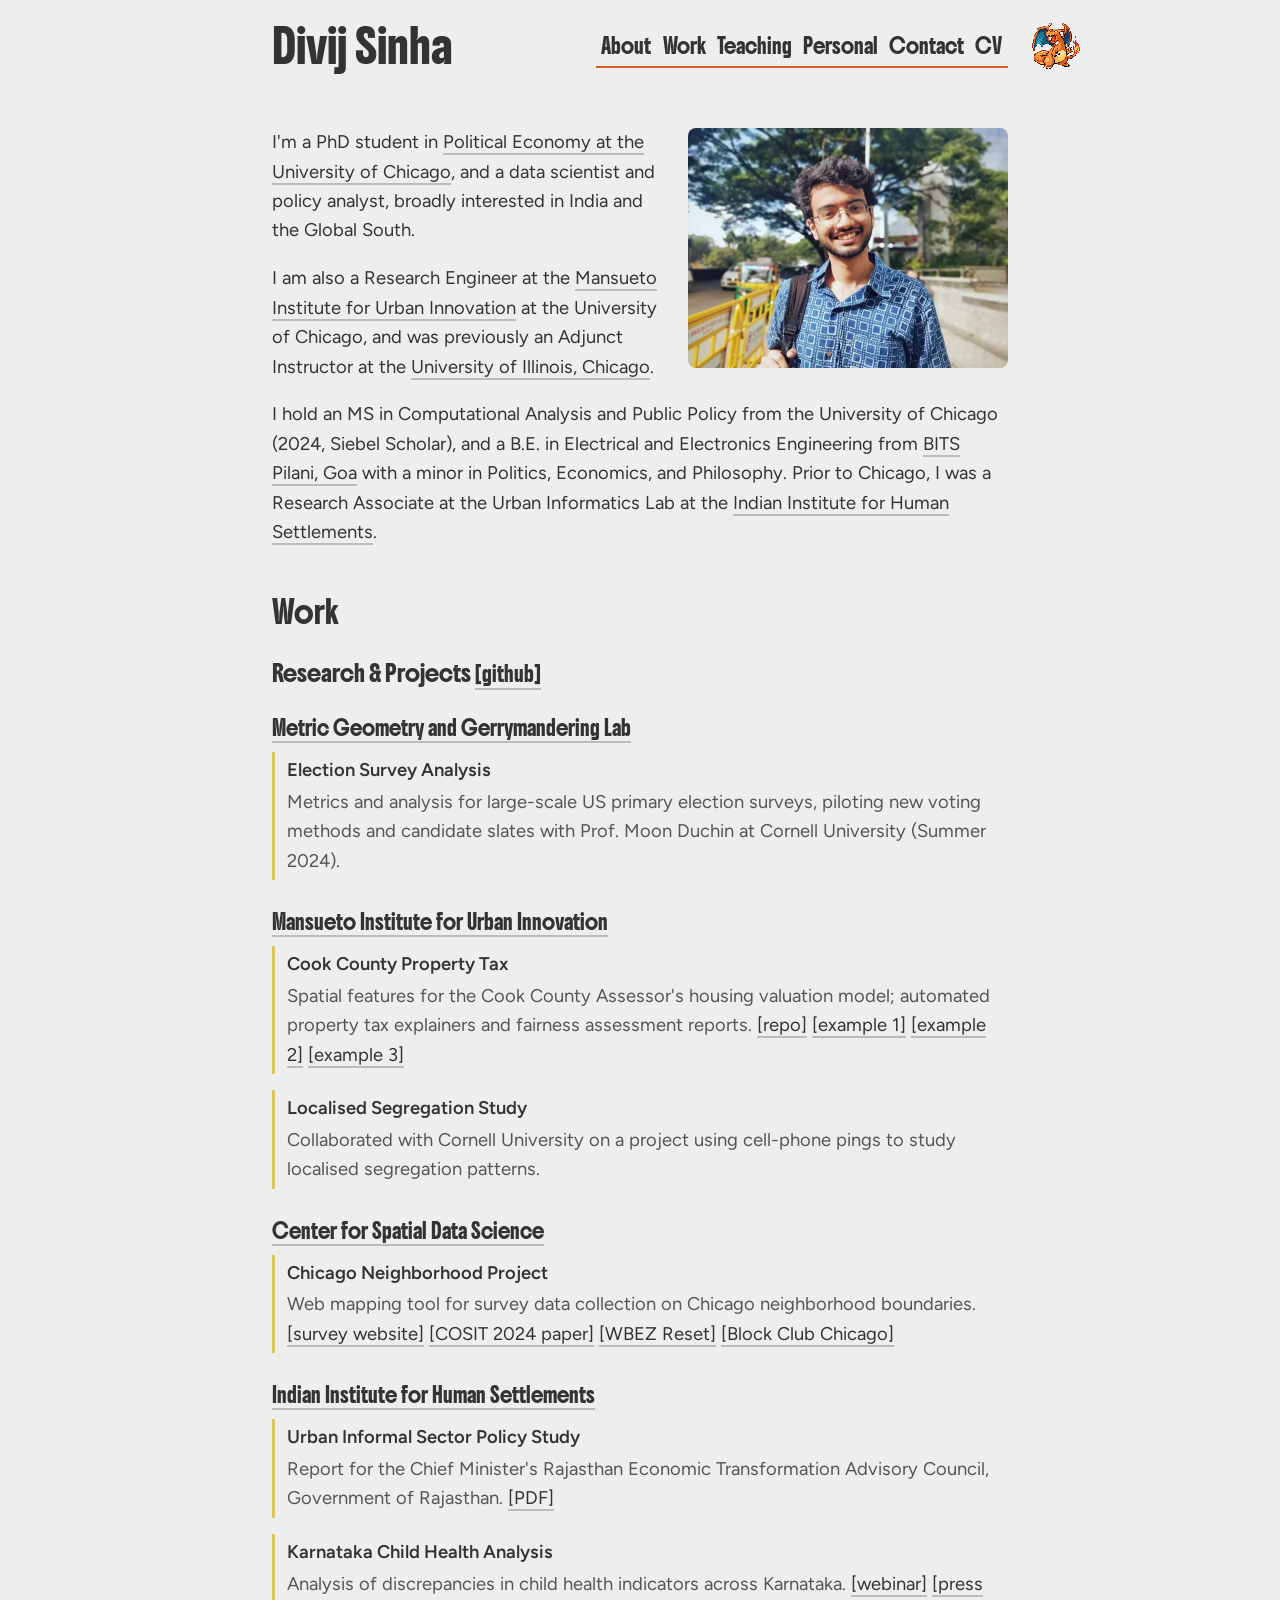
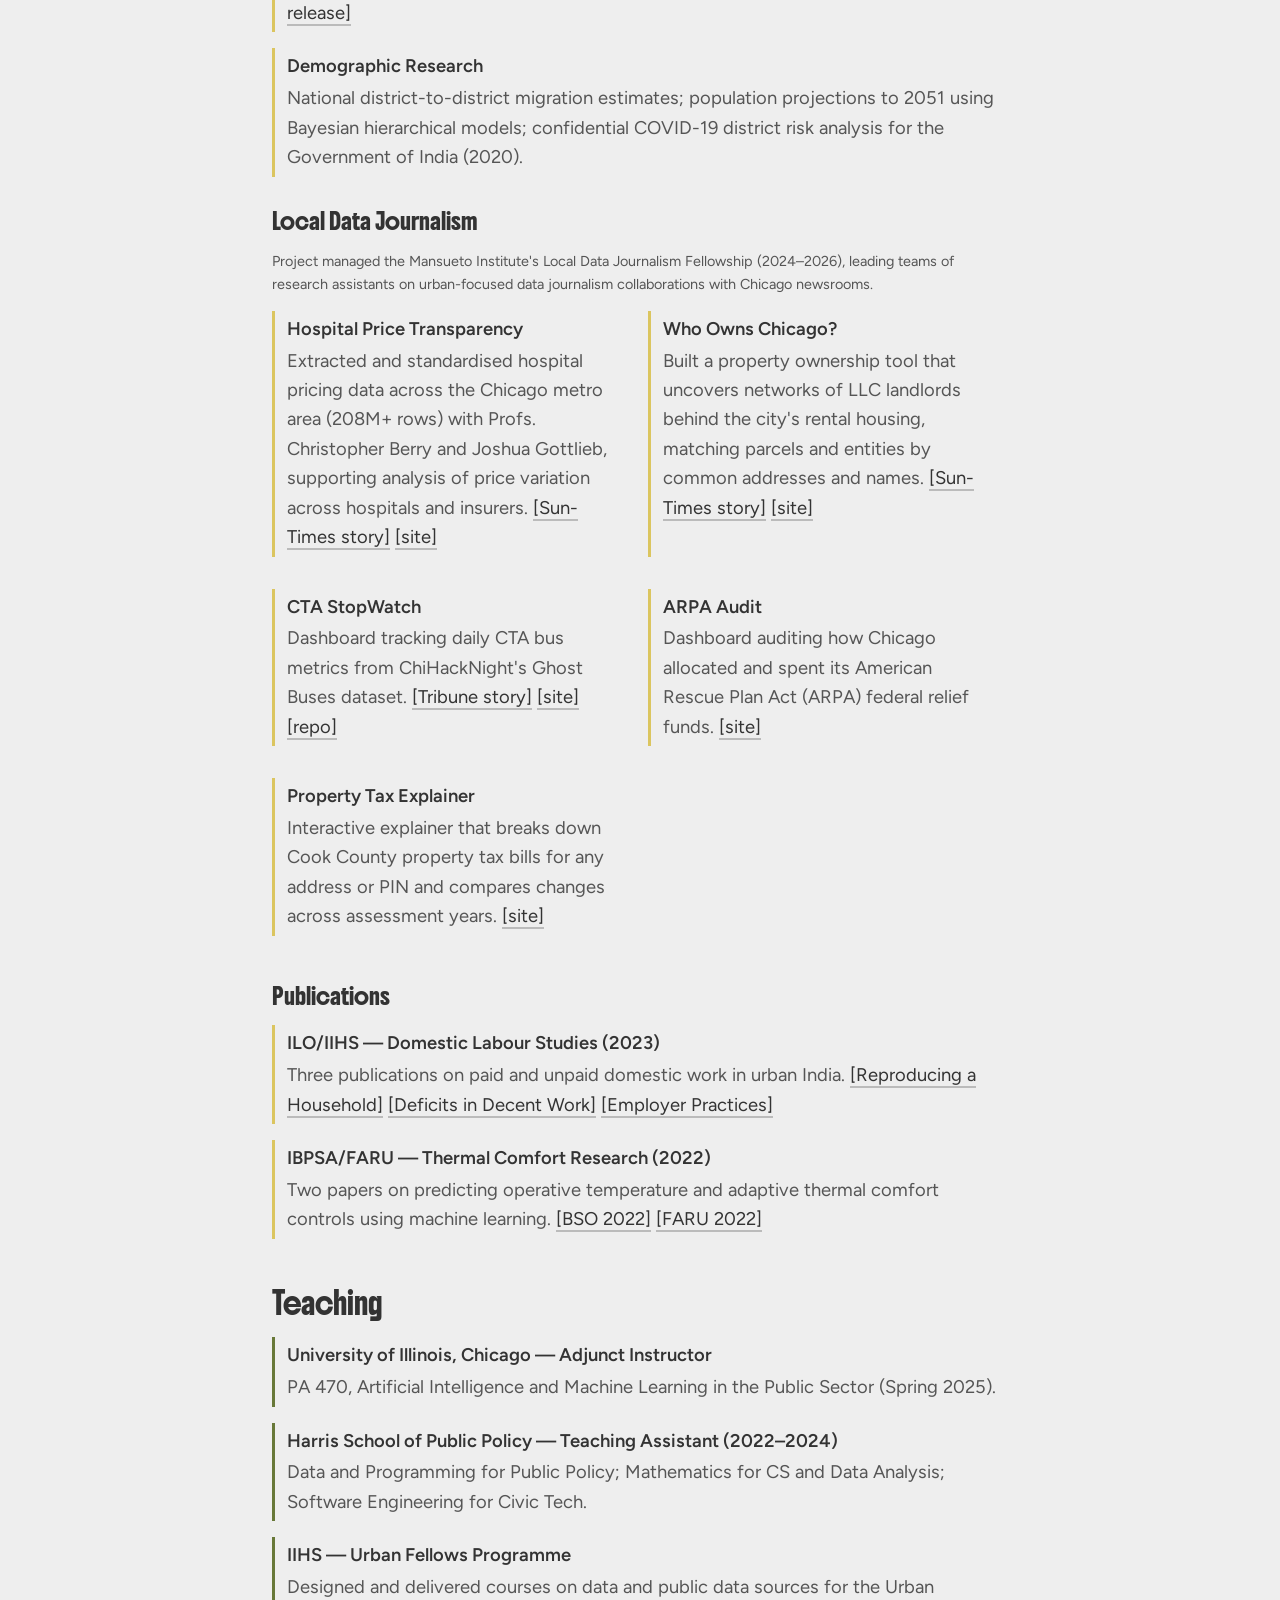
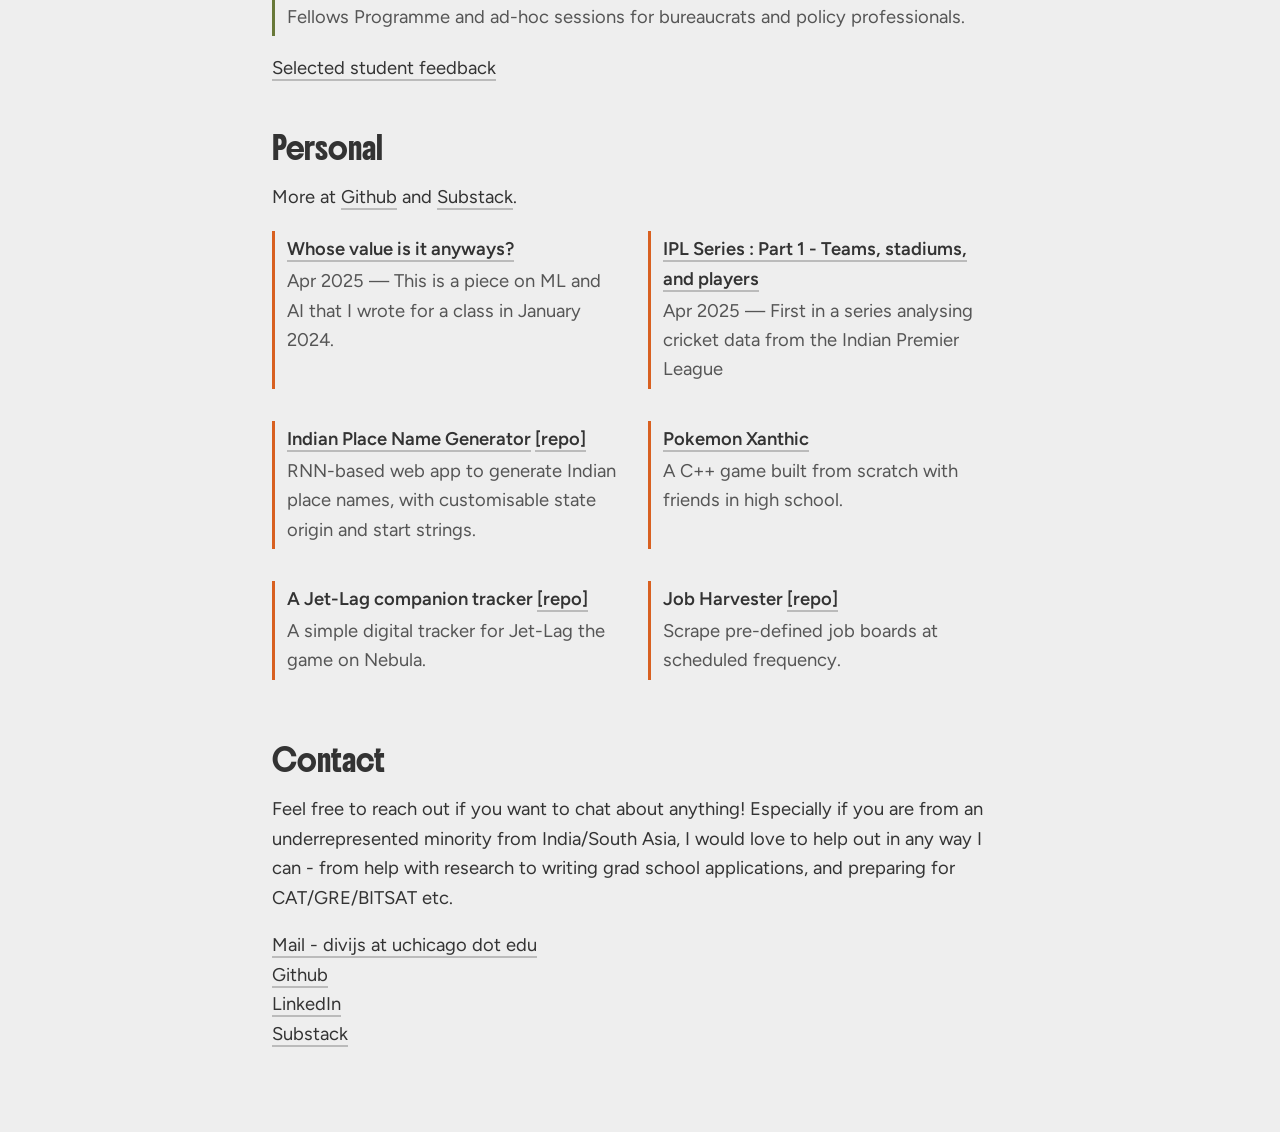
==== index.html @ 6253cd78 "photo palette pass: card rules coded by section (work yellow, teaching olive, personal orange), oliv" ====
<!doctype html>
<html lang="en">
  <head>
    <meta charset="UTF-8" />
    <meta name="viewport" content="width=device-width, initial-scale=1.0" />
    <title>Divij Sinha</title>
    <meta
      name="description"
      content="Divij Sinha — PhD student in Political Economy at the University of Chicago, data scientist, and policy analyst studying India and the Global South."
    />
    <link rel="icon" type="image/svg+xml" href="/favicon.svg" />
    <link rel="canonical" href="https://divij-sinha.github.io/" />
    <meta property="og:title" content="Divij Sinha" />
    <meta
      property="og:description"
      content="Divij Sinha — PhD student in Political Economy at the University of Chicago, data scientist, and policy analyst studying India and the Global South."
    />
    <meta property="og:image" content="https://divij-sinha.github.io/col.webp" />
    <meta name="twitter:card" content="summary" />
    <link
      rel="preload"
      href="Figtree-VariableFont_wght.woff2"
      as="font"
      type="font/woff2"
      crossorigin
    />
    <link
      rel="preload"
      href="Boldonse-Regular.woff2"
      as="font"
      type="font/woff2"
      crossorigin
    />
    <style>
      /* Figtree by Erik Kennedy, licensed under OFL: static/Figtree-OFL.txt */
      @font-face {
        font-family: "Figtree";
        src: url("Figtree-VariableFont_wght.woff2") format("woff2-variations");
        font-weight: 300 900;
        font-style: normal;
        font-display: swap;
      }

      /* Boldonse by Issa Youssef, licensed under OFL: static/Boldonse-OFL.txt */
      @font-face {
        font-family: "Boldonse";
        src: url("Boldonse-Regular.woff2") format("woff2");
        font-weight: 400;
        font-style: normal;
        font-display: swap;
      }

      html {
        scroll-behavior: smooth;
      }

      body {
        margin: 0 auto;
        padding: 0 1rem;
        box-sizing: border-box;
        background: #eeeeee;
        color: #333333;
        font-family: "Figtree", sans-serif;
        font-size: 1.15rem;
        line-height: 1.6;
        max-width: 768px;
        width: 90%;
      }

      h1 {
        font-size: 2rem;
        font-family: "Boldonse", system-ui;
        font-weight: 400;
        white-space: nowrap;
      }

      h2 {
        scroll-margin-top: 6.5rem;
        font-family: "Boldonse", system-ui;
        font-weight: 400;
        font-size: 1.3rem;
        margin-top: 3rem;
      }

      /* .lede kept for when the headline returns
      .lede {
        scroll-margin-top: 6.5rem;
        font-weight: 800;
        font-size: 2rem;
        line-height: 1.3;
        margin-top: 2rem;
      }
      */

      #about {
        scroll-margin-top: 6.5rem;
        margin-top: 2rem;
      }

      h3 {
        font-family: "Boldonse", system-ui;
        font-weight: 400;
        font-size: 1rem;
        margin-top: 2rem;
      }

      ul {
        list-style-type: none;
        margin: 0;
        padding: 0;
      }

      li {
        margin: 0.5rem 0;
      }

      a {
        border-bottom: 0.15rem solid #bbbbbb;
        color: #333333;
        text-decoration: none;
      }

      a:hover {
        border-bottom: 0.15rem solid #687838;
      }

      ::selection {
        background: #dbc55f;
      }

      .nav {
        position: sticky;
        top: 0;
        display: flex;
        background: #eeeeee;
        justify-content: space-between;
        align-items: center;
        font-family: "Boldonse", system-ui;
      }

      .navul {
        display: flex;
        flex-wrap: wrap;
        align-items: center;
        justify-content: flex-end;
      }

      .nava {
        display: block;
        text-align: center;
        padding: 0.5rem 0.35rem;
        font-size: 0.85rem;
        border-bottom-color: #D86020;
      }

      .nav-sprite {
        position: absolute;
        left: 100%;
        top: 50%;
        transform: translateY(-50%);
        margin-left: 1.5rem;
        border-bottom: none;
      }

      .nav-sprite img {
        width: 3rem;
        height: auto;
        image-rendering: pixelated;
      }

      .nav-sprite:hover {
        border-bottom: none;
      }

      @media screen and (max-width: 940px) {
        .nav-sprite {
          display: none;
        }
      }

      .grid-container {
        display: grid;
        grid-template-columns: repeat(auto-fill, minmax(12rem, 1fr));
        gap: 1rem;
      }

      .grid-half {
        grid-template-columns: repeat(2, 1fr);
      }

      @media screen and (max-width: 600px) {
        .grid-half {
          grid-template-columns: 1fr;
        }
      }

      .grid-item {
        border-left: 0.2rem solid #dbc55f;
        padding: 0.25rem 0.75rem;
        margin-bottom: 1rem;
      }

      #teaching ~ .grid-item {
        border-left-color: #687838;
      }

      #projects ~ .grid-container .grid-item {
        border-left-color: #D86020;
      }

      .item-header {
        font-weight: 600;
        margin-bottom: 0.15rem;
      }

      .item-body {
        color: #555555;
      }

      .meta {
        color: #555555;
        font-size: 0.9rem;
      }

      .org {
        font-family: "Boldonse", system-ui;
        font-weight: 400;
        font-size: 0.85rem;
        margin: 2rem 0 0.75rem;
      }

      .about-photo {
        float: right;
        margin: 0 0 1rem 1.5rem;
        width: 20rem;
        border-radius: 0.5rem;
      }

      @media screen and (max-width: 600px) {
        .about-photo {
          float: none;
          display: block;
          width: 100%;
          margin: 0 0 1rem 0;
        }
      }

      .hiddenlink,
      .hiddenlink:hover {
        border-bottom-color: #eeeeee;
      }

      @media screen and (max-width: 600px) {
        body {
          font-size: 1rem;
        }

        h1 {
          font-weight: 400;
        }

        a {
          border-bottom: 0.1rem solid #bbbbbb;
        }

        a:hover {
          border-bottom: 0.1rem solid #687838;
        }

        .nav {
          flex-direction: column;
          align-items: flex-start;
        }

        .nava {
          padding: 0.25rem 0.25rem;
        }

        .navul {
          flex-direction: row;
          align-items: flex-start;
          width: 100%;
          justify-content: space-between;
        }

        .navli {
          font-size: 0.7rem;
        }
      }
    </style>
  </head>

  <body>
    <div class="nav">
      <a class="hiddenlink" href="https://divij-sinha.github.io">
        <h1>Divij Sinha</h1>
      </a>

      <ul class="navul">
        <li class="navli"><a class="nava" href="#about"> About </a></li>
        <li class="navli"><a class="nava" href="#work"> Work </a></li>
        <li class="navli"><a class="nava" href="#teaching"> Teaching </a></li>
        <li class="navli"><a class="nava" href="#projects"> Personal</a></li>
        <li class="navli"><a class="nava" href="#contact"> Contact </a></li>
        <li class="navli">
          <a
            class="nava"
            href="static/Divij Sinha.pdf"
            target="_blank"
            rel="noopener noreferrer"
          >
            CV
          </a>
        </li>
      </ul>

      <a class="nav-sprite" href="xanthic">
        <img src="static/charizard.png" alt="Pokemon Xanthic" />
      </a>
    </div>

    <!--
    <p class="lede">
      I study elections in India, and build public data tools for Chicago.
    </p>
    -->
    <p id="about">
      <img
        src="col.webp"
        alt="Divij Sinha"
        class="about-photo"
        width="320"
        height="240"
      />
      I'm a PhD student in
      <a href="https://politicaleconomy.uchicago.edu/"
        >Political Economy at the University of Chicago</a
      >, and a data scientist and policy analyst, broadly interested in India
      and the Global South.
    </p>
    <p>
      I am also a Research Engineer at the
      <a href="https://miurban.uchicago.edu"
        >Mansueto Institute for Urban Innovation</a
      >
      at the University of Chicago, and was previously an Adjunct Instructor at
      the <a href="https://cuppa.uic.edu">University of Illinois, Chicago</a>.
    </p>
    <p>
      I hold an MS in Computational Analysis and Public Policy from the
      University of Chicago (2024, Siebel Scholar), and a B.E. in Electrical and
      Electronics Engineering from
      <a href="https://www.bits-pilani.ac.in/goa/">BITS Pilani, Goa</a> with a
      minor in Politics, Economics, and Philosophy. Prior to Chicago, I was a
      Research Associate at the Urban Informatics Lab at the
      <a href="https://iihs.co.in">Indian Institute for Human Settlements</a>.
    </p>

    <h2 id="work">Work</h2>

    <h3>
      Research &amp; Projects
      <a
        href="https://github.com/divij-sinha"
        style="
          font-size: 0.9rem;
          font-family: &quot;Boldonse&quot;, system-ui;
          font-weight: 400;
        "
        >[github]</a
      >
    </h3>
    <p class="org">
      <a href="https://mggg.org">Metric Geometry and Gerrymandering Lab</a>
    </p>
    <div class="grid-item">
      <div class="item-header">Election Survey Analysis</div>
      <div class="item-body">
        Metrics and analysis for large-scale US primary election surveys,
        piloting new voting methods and candidate slates with Prof. Moon Duchin
        at Cornell University (Summer 2024).
      </div>
    </div>
    <p class="org">
      <a href="https://miurban.uchicago.edu"
        >Mansueto Institute for Urban Innovation</a
      >
    </p>
    <div class="grid-item">
      <div class="item-header">Cook County Property Tax</div>
      <div class="item-body">
        Spatial features for the Cook County Assessor's housing valuation model;
        automated property tax explainers and fairness assessment reports.
        <a href="https://github.com/divij-sinha/ptax-project-update">[repo]</a>
        <a
          href="https://htmlpreview.github.io/?https://github.com/divij-sinha/ptax-project-update/blob/main/outputs/v1.1/hyde_park_noexe_chicago/ptaxsim_explainer_update.html"
          >[example 1]</a
        >
        <a
          href="https://htmlpreview.github.io/?https://github.com/divij-sinha/ptax-project-update/blob/main/outputs/v1.1/wrightwood_rpmtif_chicago/ptaxsim_explainer_update.html"
          >[example 2]</a
        >
        <a
          href="https://htmlpreview.github.io/?https://github.com/divij-sinha/ptax-project-update/blob/main/outputs/v1.1/cicero/ptaxsim_explainer_update.html"
          >[example 3]</a
        >
      </div>
    </div>
    <div class="grid-item">
      <div class="item-header">Localised Segregation Study</div>
      <div class="item-body">
        Collaborated with Cornell University on a project using cell-phone pings
        to study localised segregation patterns.
      </div>
    </div>
    <p class="org">
      <a href="https://spatial.uchicago.edu">Center for Spatial Data Science</a>
    </p>
    <div class="grid-item">
      <div class="item-header">Chicago Neighborhood Project</div>
      <div class="item-body">
        Web mapping tool for survey data collection on Chicago neighborhood
        boundaries.
        <a href="https://chicago-neighborhoods.com/">[survey website]</a>
        <a
          href="https://drops.dagstuhl.de/entities/document/10.4230/LIPIcs.COSIT.2024.26"
          >[COSIT 2024 paper]</a
        >
        <a
          href="https://www.wbez.org/reset-with-sasha-ann-simons/2024/12/24/uchicago-research-highlights-debates-over-chicago-neighborhood-boundaries"
          >[WBEZ Reset]</a
        >
        <a
          href="https://blockclubchicago.org/2024/12/04/chicago-neighborhoods-mapped-by-residents-heres-where-locals-think-official-boundaries-should-be/"
          >[Block Club Chicago]</a
        >
      </div>
    </div>
    <p class="org">
      <a href="https://iihs.co.in">Indian Institute for Human Settlements</a>
    </p>
    <div class="grid-item">
      <div class="item-header">Urban Informal Sector Policy Study</div>
      <div class="item-body">
        Report for the Chief Minister's Rajasthan Economic Transformation
        Advisory Council, Government of Rajasthan.
        <a href="static/IIHS REPORT 14-11-22 NEW.pdf">[PDF]</a>
      </div>
    </div>
    <div class="grid-item">
      <div class="item-header">Karnataka Child Health Analysis</div>
      <div class="item-body">
        Analysis of discrepancies in child health indicators across Karnataka.
        <a href="https://www.youtube.com/watch?v=e3NdQYPH4oo">[webinar]</a>
        <a href="https://pib.gov.in/PressReleasePage.aspx?PRID=1759889"
          >[press release]</a
        >
      </div>
    </div>
    <div class="grid-item">
      <div class="item-header">Demographic Research</div>
      <div class="item-body">
        National district-to-district migration estimates; population
        projections to 2051 using Bayesian hierarchical models; confidential
        COVID-19 district risk analysis for the Government of India (2020).
      </div>
    </div>

    <h3>Local Data Journalism</h3>
    <p class="meta">
      Project managed the Mansueto Institute's Local Data Journalism Fellowship
      (2024&ndash;2026), leading teams of research assistants on urban-focused
      data journalism collaborations with Chicago newsrooms.
    </p>
    <div class="grid-container grid-half">
      <div class="grid-item">
        <div class="item-header">Hospital Price Transparency</div>
        <div class="item-body">
          Extracted and standardised hospital pricing data across the Chicago
          metro area (208M+ rows) with Profs. Christopher Berry and Joshua
          Gottlieb, supporting analysis of price variation across hospitals and
          insurers.
          <a
            href="https://chicago.suntimes.com/the-watchdogs/2026/06/19/hospital-billing-transparency-federal-law-failed-consumer-health7"
            >[Sun-Times story]</a
          >
          <a href="https://healthcare.miurban-dashboards.org/">[site]</a>
        </div>
      </div>
      <div class="grid-item">
        <div class="item-header">Who Owns Chicago?</div>
        <div class="item-body">
          Built a property ownership tool that uncovers networks of LLC
          landlords behind the city's rental housing, matching parcels and
          entities by common addresses and names.
          <a
            href="https://chicago.suntimes.com/the-watchdogs/2025/09/05/chicago-landlords-renters-property-management-llc"
            >[Sun-Times story]</a
          >
          <a href="https://whoownschi.miurban-dashboards.org/">[site]</a>
        </div>
      </div>
      <div class="grid-item">
        <div class="item-header">CTA StopWatch</div>
        <div class="item-body">
          Dashboard tracking daily CTA bus metrics from ChiHackNight's Ghost
          Buses dataset.
          <a
            href="https://www.chicagotribune.com/2024/12/30/cta-bus-service-analysis/"
            >[Tribune story]</a
          >
          <a href="https://ctastopwatch.miurban-dashboards.org">[site]</a>
          <a href="https://github.com/mansueto-institute/cta-stop-watch"
            >[repo]</a
          >
        </div>
      </div>
      <div class="grid-item">
        <div class="item-header">ARPA Audit</div>
        <div class="item-body">
          Dashboard auditing how Chicago allocated and spent its American
          Rescue Plan Act (ARPA) federal relief funds.
          <a href="https://arpaudit.miurban-dashboards.org">[site]</a>
        </div>
      </div>
      <div class="grid-item">
        <div class="item-header">Property Tax Explainer</div>
        <div class="item-body">
          Interactive explainer that breaks down Cook County property tax
          bills for any address or PIN and compares changes across assessment
          years.
          <a href="https://ptaxexplainer.miurban-dashboards.org">[site]</a>
        </div>
      </div>
    </div>

    <h3>Publications</h3>
    <div class="grid-item">
      <div class="item-header">
        ILO/IIHS &mdash; Domestic Labour Studies (2023)
      </div>
      <div class="item-body">
        Three publications on paid and unpaid domestic work in urban India.
        <a
          href="https://www.ilo.org/publications/reproducing-household-recognizing-and-assessing-paid-and-unpaid-domestic"
          >[Reproducing a Household]</a
        >
        <a
          href="https://www.ilo.org/publications/deficits-decent-work-employer-perspectives-and-practices-quality-employment"
          >[Deficits in Decent Work]</a
        >
        <a
          href="https://www.ilo.org/publications/employer-practices-and-perceptions-paid-domestic-work-recruitment"
          >[Employer Practices]</a
        >
      </div>
    </div>
    <div class="grid-item">
      <div class="item-header">
        IBPSA/FARU &mdash; Thermal Comfort Research (2022)
      </div>
      <div class="item-body">
        Two papers on predicting operative temperature and adaptive thermal
        comfort controls using machine learning.
        <a
          href="https://www.bath.ac.uk/publications/full-papers-bso-2022/attachments/Predicting_Operative_Temperature_with_Machine_Learning__ML_.pdf"
          >[BSO 2022]</a
        >
        <a href="https://faruj.sljol.info/articles/10.4038/faruj.v9i2.172"
          >[FARU 2022]</a
        >
      </div>
    </div>

    <h2 id="teaching">Teaching</h2>
    <div class="grid-item">
      <div class="item-header">
        University of Illinois, Chicago &mdash; Adjunct Instructor
      </div>
      <div class="item-body">
        PA 470, Artificial Intelligence and Machine Learning in the Public
        Sector (Spring 2025).
      </div>
    </div>
    <div class="grid-item">
      <div class="item-header">
        Harris School of Public Policy &mdash; Teaching Assistant
        (2022&ndash;2024)
      </div>
      <div class="item-body">
        Data and Programming for Public Policy; Mathematics for CS and Data
        Analysis; Software Engineering for Civic Tech.
      </div>
    </div>
    <div class="grid-item">
      <div class="item-header">IIHS &mdash; Urban Fellows Programme</div>
      <div class="item-body">
        Designed and delivered courses on data and public data sources for the
        Urban Fellows Programme and ad-hoc sessions for bureaucrats and policy
        professionals.
      </div>
    </div>
    <p><a href="teaching">Selected student feedback</a></p>

    <h2 id="projects">Personal</h2>
    <p>
      More at <a href="https://github.com/divij-sinha">Github</a> and
      <a href="https://overlookedpod.substack.com">Substack</a>.
    </p>
    <div class="grid-container grid-half">
      <!-- substack:start -->
      <div class="grid-item">
        <div class="item-header">
          <a href="posts/whose-value-is-it-anyways">Whose value is it anyways?</a>
        </div>
        <div class="item-body">Apr 2025 &mdash; This is a piece on ML and AI that I wrote for a class in January 2024.</div>
      </div>
      <div class="grid-item">
        <div class="item-header">
          <a href="posts/ipl-series-part-1-teams-and-stadiums">IPL Series : Part 1 - Teams, stadiums, and players</a>
        </div>
        <div class="item-body">Apr 2025 &mdash; First in a series analysing cricket data from the Indian Premier League</div>
      </div>
      <!-- substack:end -->
      <div class="grid-item">
        <div class="item-header">
          <a
            href="https://indian-place-generator-761059392476.asia-south2.run.app/"
            >Indian Place Name Generator</a
          >
          <a href="https://github.com/divij-sinha/indian-place-generator"
            >[repo]</a
          >
        </div>
        <div class="item-body">
          RNN-based web app to generate Indian place names, with customisable
          state origin and start strings.
        </div>
      </div>
      <div class="grid-item">
        <div class="item-header">
          <a href="xanthic">Pokemon Xanthic</a>
        </div>
        <div class="item-body">
          A C++ game built from scratch with friends in high school.
        </div>
      </div>
      <div class="grid-item">
        <div class="item-header">
          A Jet-Lag companion tracker
          <a href="https://github.com/divij-sinha/jet-lag-player">[repo]</a>
        </div>
        <div class="item-body">
          A simple digital tracker for Jet-Lag the game on Nebula.
        </div>
      </div>
      <div class="grid-item">
        <div class="item-header">
          Job Harvester
          <a href="https://github.com/divij-sinha/postgrad-job-search"
            >[repo]</a
          >
        </div>
        <div class="item-body">
          Scrape pre-defined job boards at scheduled frequency.
        </div>
      </div>
    </div>

    <h2 id="contact">Contact</h2>
    <p>
      Feel free to reach out if you want to chat about anything! Especially if
      you are from an underrepresented minority from India/South Asia, I would
      love to help out in any way I can - from help with research to writing grad
      school applications, and preparing for CAT/GRE/BITSAT etc.
    </p>
    <p>
      <a href="mailto:divijs@uchicago.edu">Mail - divijs at uchicago dot edu</a><br />
      <a
        href="https://github.com/divij-sinha"
        target="_blank"
        rel="noopener noreferrer"
        >Github</a
      ><br />
      <a
        href="https://www.linkedin.com/in/divij-sinha"
        target="_blank"
        rel="noopener noreferrer"
        >LinkedIn</a
      ><br />
      <a
        href="https://overlookedpod.substack.com"
        target="_blank"
        rel="noopener noreferrer"
        >Substack</a
      ><br />
    </p>
    <div style="height: 4rem"></div>
  </body>
</html>
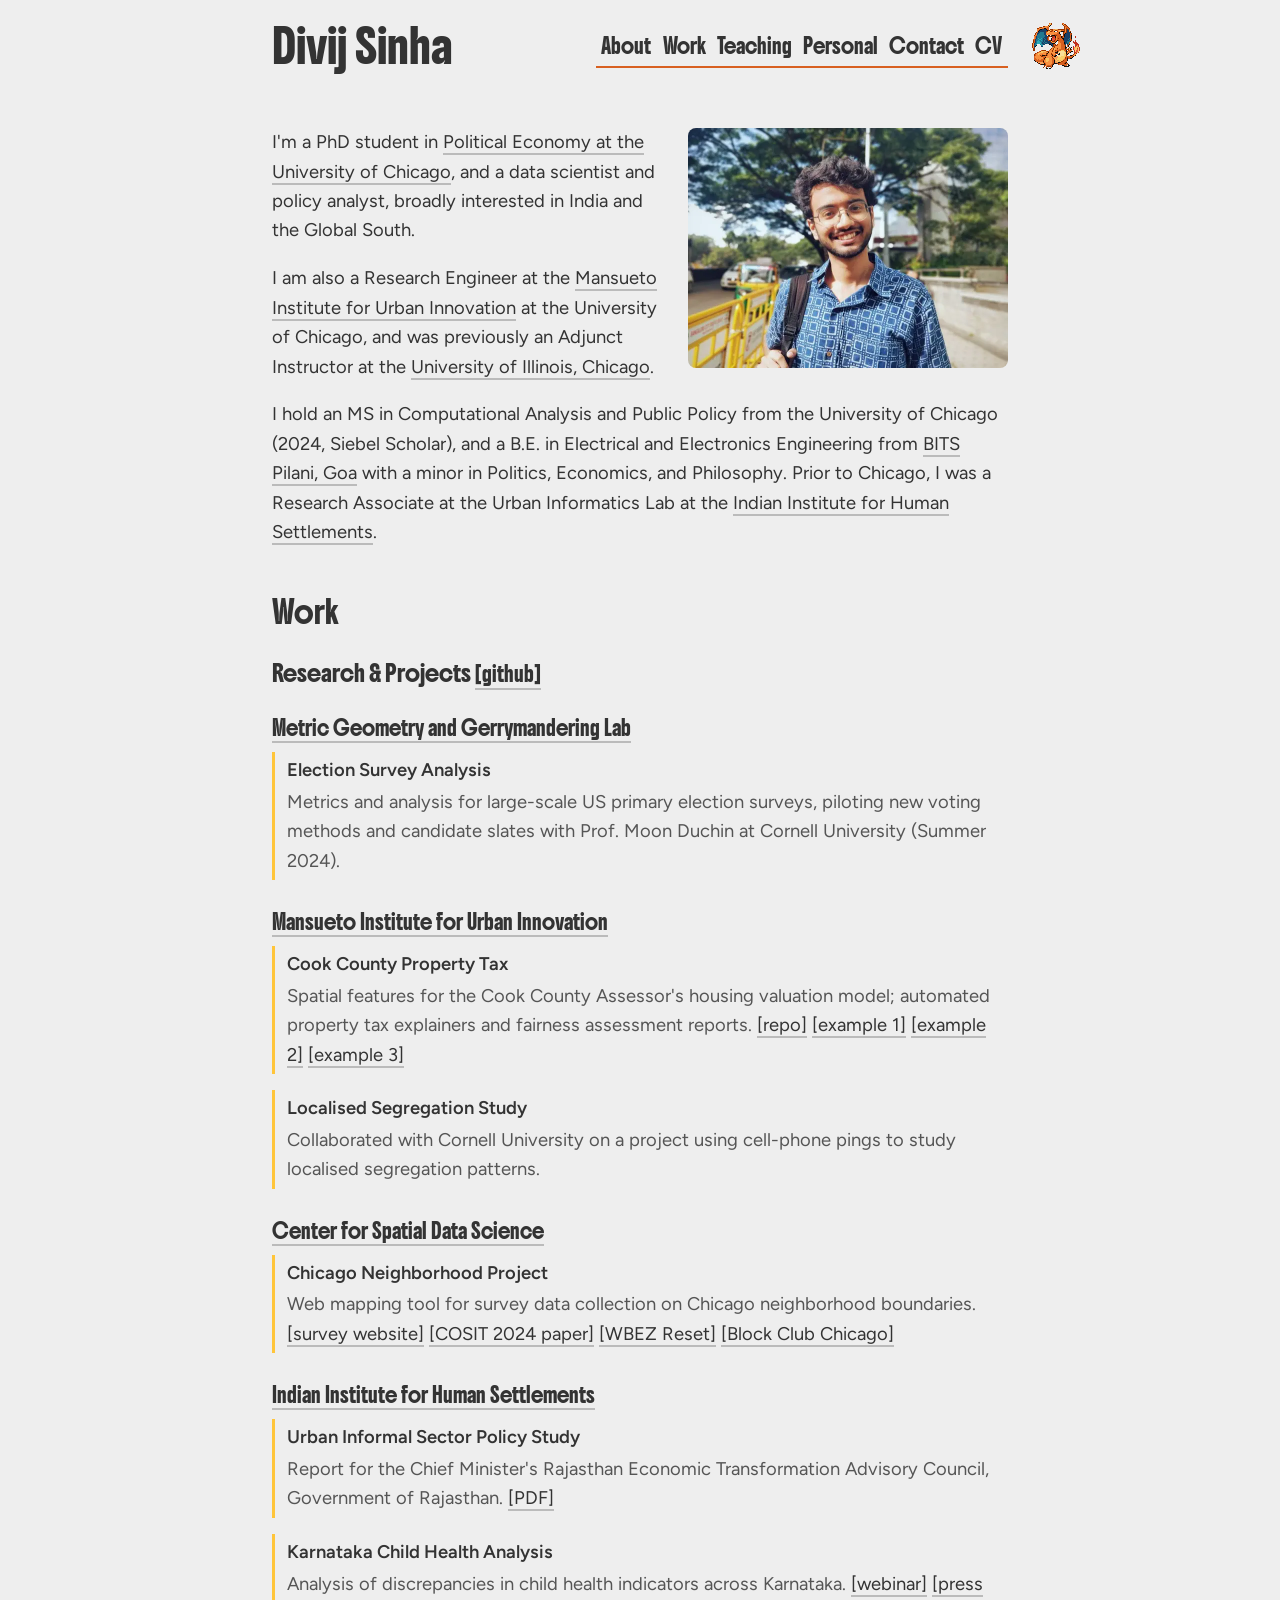
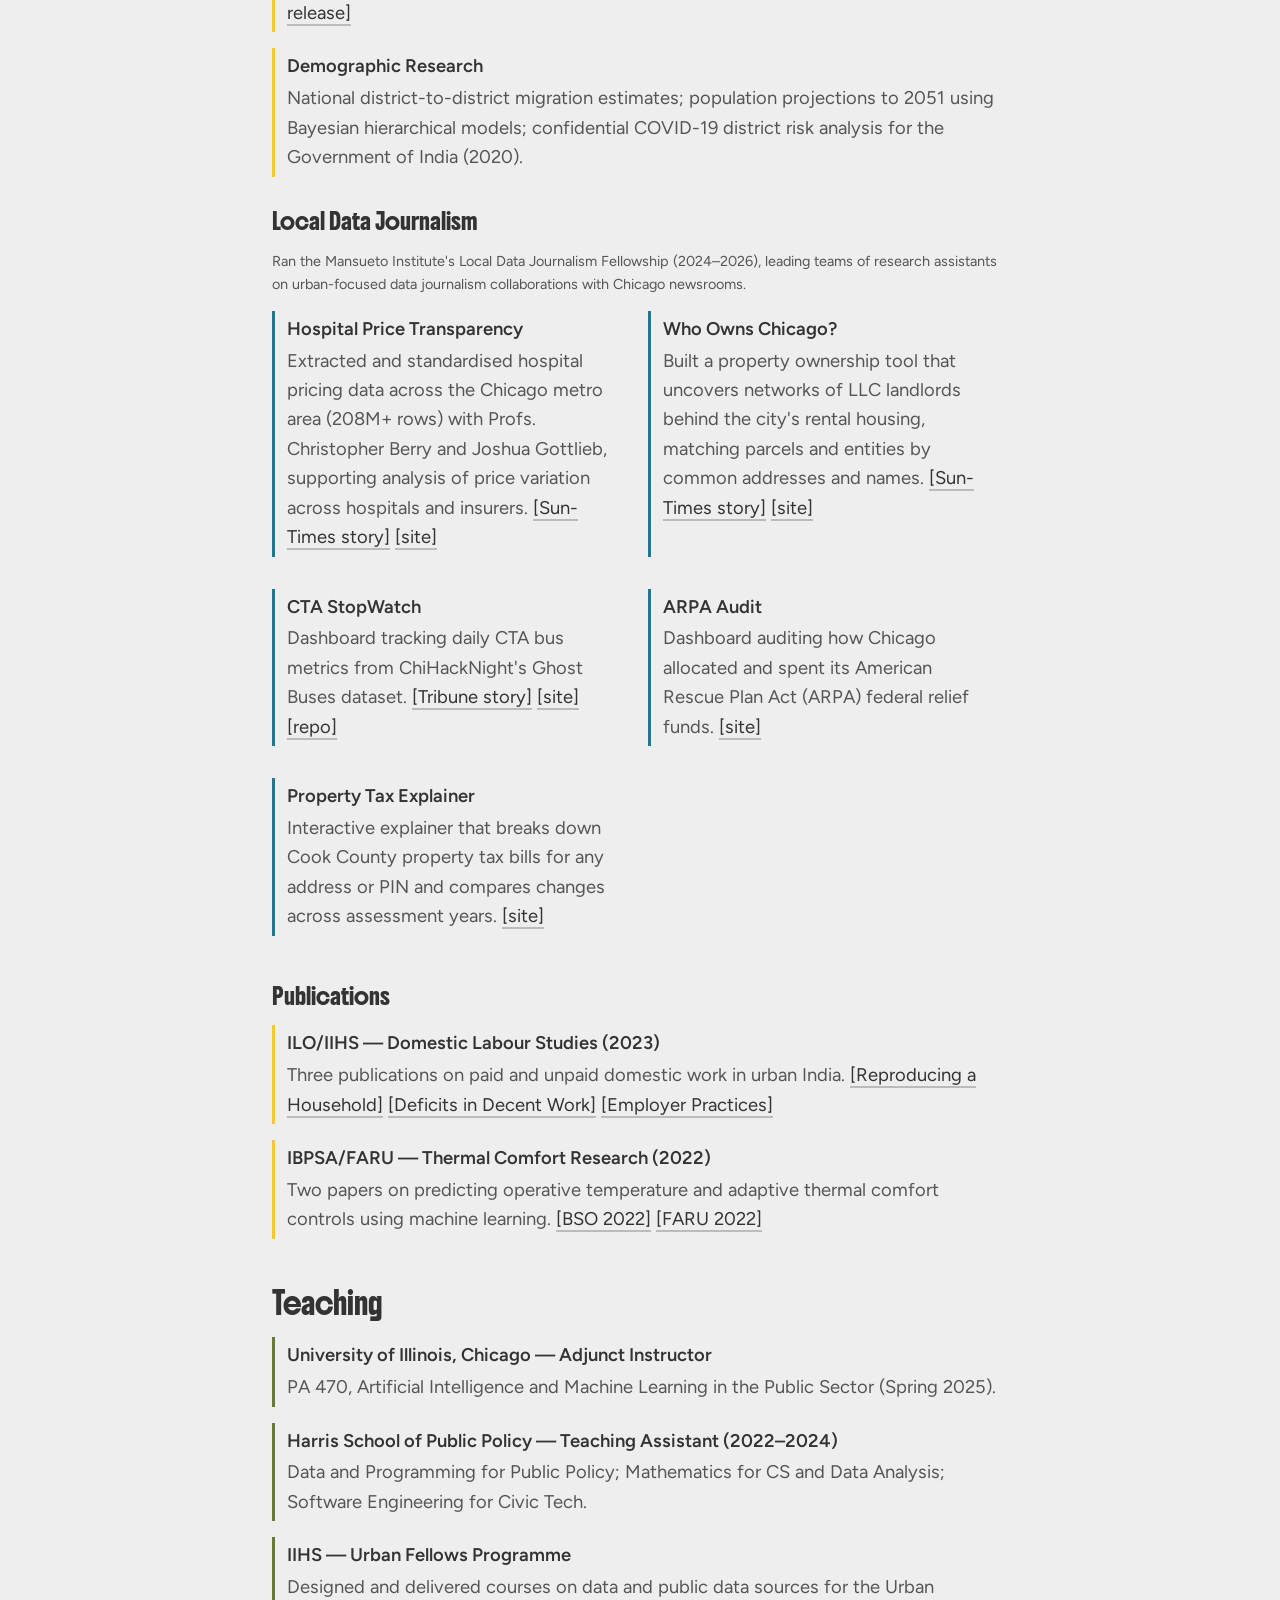
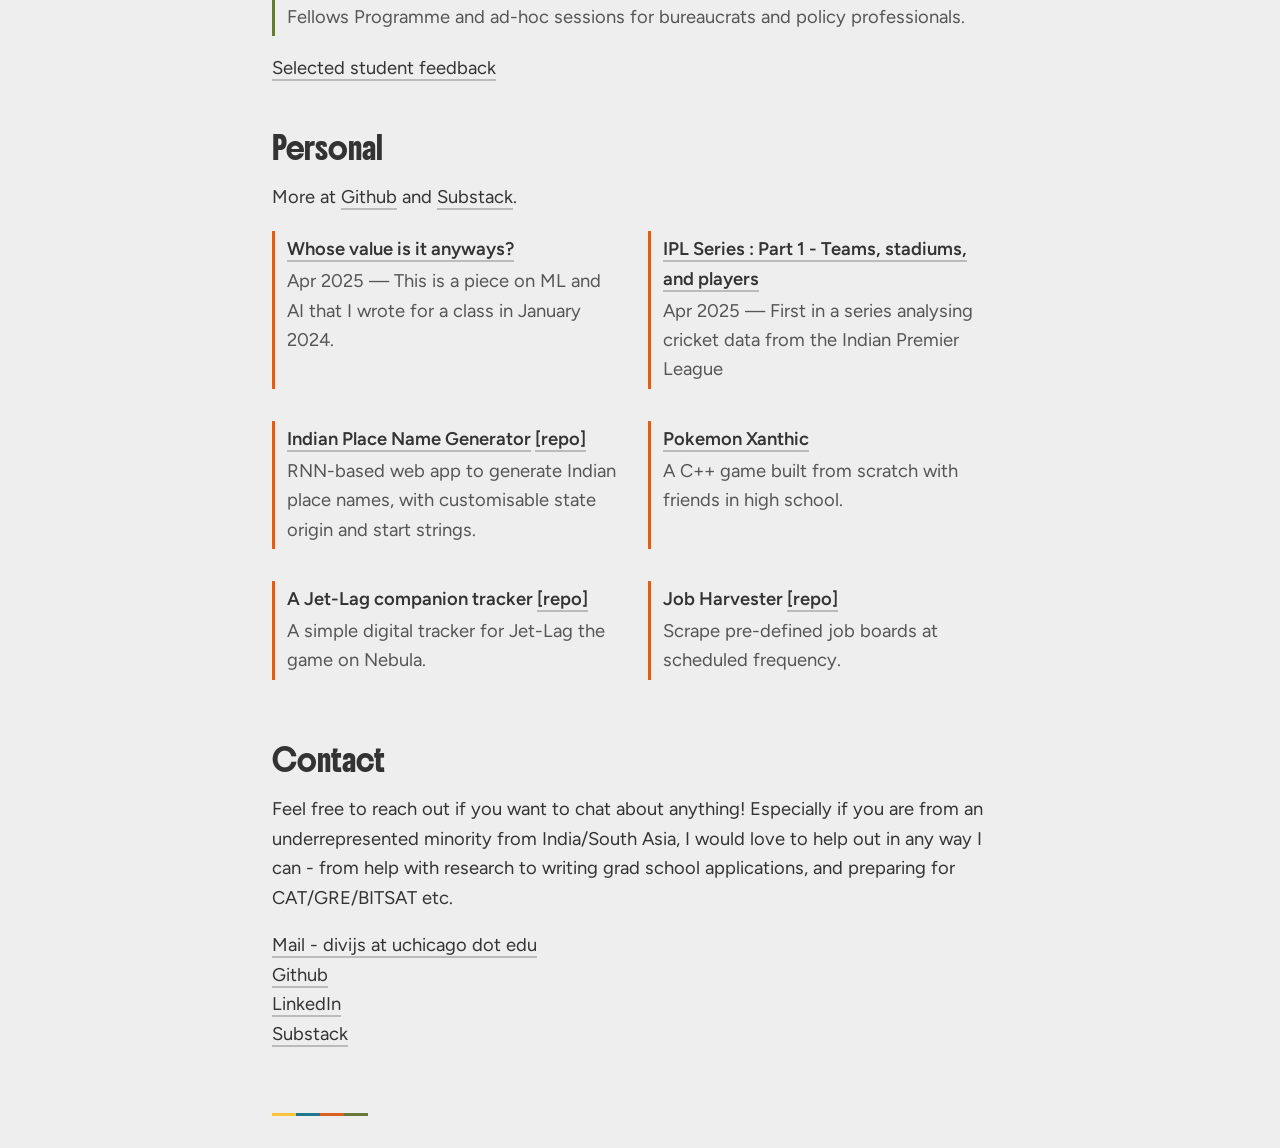
==== commit 689788c7: "extract shared styles to style.css; CSS-only scroll-spy nav on index (view-timeline, Chromium-only, " ====
--- a/index.html
+++ b/index.html
@@ -31,42 +31,8 @@
       type="font/woff2"
       crossorigin
     />
+    <link rel="stylesheet" href="/style.css" />
     <style>
-      /* Figtree by Erik Kennedy, licensed under OFL: static/Figtree-OFL.txt */
-      @font-face {
-        font-family: "Figtree";
-        src: url("Figtree-VariableFont_wght.woff2") format("woff2-variations");
-        font-weight: 300 900;
-        font-style: normal;
-        font-display: swap;
-      }
-
-      /* Boldonse by Issa Youssef, licensed under OFL: static/Boldonse-OFL.txt */
-      @font-face {
-        font-family: "Boldonse";
-        src: url("Boldonse-Regular.woff2") format("woff2");
-        font-weight: 400;
-        font-style: normal;
-        font-display: swap;
-      }
-
-      html {
-        scroll-behavior: smooth;
-      }
-
-      body {
-        margin: 0 auto;
-        padding: 0 1rem;
-        box-sizing: border-box;
-        background: #eeeeee;
-        color: #333333;
-        font-family: "Figtree", sans-serif;
-        font-size: 1.15rem;
-        line-height: 1.6;
-        max-width: 768px;
-        width: 90%;
-      }
-
       h1 {
         font-size: 2rem;
         font-family: "Boldonse", system-ui;
@@ -112,20 +78,6 @@
 
       li {
         margin: 0.5rem 0;
-      }
-
-      a {
-        border-bottom: 0.15rem solid #bbbbbb;
-        color: #333333;
-        text-decoration: none;
-      }
-
-      a:hover {
-        border-bottom: 0.15rem solid #687838;
-      }
-
-      ::selection {
-        background: #dbc55f;
       }
 
       .nav {
@@ -153,6 +105,53 @@
         border-bottom-color: #D86020;
       }
 
+      .nava:hover {
+        border-bottom-color: transparent;
+      }
+
+      @supports (animation-timeline: --nav) {
+        body {
+          timeline-scope: --work, --teaching, --projects, --contact;
+        }
+
+        #work, #teaching, #projects, #contact {
+          view-timeline-inset: 110px calc(100% - 110px);
+        }
+
+        #work { view-timeline: --work; }
+        #teaching { view-timeline: --teaching; }
+        #projects { view-timeline: --projects; }
+        #contact { view-timeline: --contact; }
+
+        @keyframes nav-off {
+          from, to { border-bottom-color: transparent; }
+        }
+
+        @keyframes nav-on {
+          from, to { border-bottom-color: #D86020; }
+        }
+
+        .nava[href="#work"] {
+          animation: nav-off linear forwards, nav-on linear forwards;
+          animation-timeline: --work, --teaching;
+        }
+
+        .nava[href="#teaching"] {
+          animation: nav-off linear forwards, nav-on linear forwards;
+          animation-timeline: --teaching, --projects;
+        }
+
+        .nava[href="#projects"] {
+          animation: nav-off linear forwards, nav-on linear forwards;
+          animation-timeline: --projects, --contact;
+        }
+
+        .nava[href="#contact"] {
+          animation: nav-off linear forwards;
+          animation-timeline: --contact;
+        }
+      }
+
       .nav-sprite {
         position: absolute;
         left: 100%;
@@ -166,10 +165,26 @@
         width: 3rem;
         height: auto;
         image-rendering: pixelated;
-      }
-
-      .nav-sprite:hover {
-        border-bottom: none;
+        animation: sprite-idle 6s steps(1, end) infinite;
+      }
+
+      @keyframes sprite-idle {
+        0%, 86%, 92%, 100% {
+          transform: translateY(0);
+        }
+        89%, 95% {
+          transform: translateY(-3px);
+        }
+      }
+
+      @media (prefers-reduced-motion: reduce) {
+        .nav-sprite img {
+          animation: none;
+        }
+      }
+
+      .nav-sprite:hover img {
+        animation-duration: 1s;
       }
 
       @media screen and (max-width: 940px) {
@@ -195,13 +210,17 @@
       }
 
       .grid-item {
-        border-left: 0.2rem solid #dbc55f;
+        border-left: 0.2rem solid #FFC53A;
         padding: 0.25rem 0.75rem;
         margin-bottom: 1rem;
       }
 
       #teaching ~ .grid-item {
         border-left-color: #687838;
+      }
+
+      #journalism ~ .grid-container .grid-item {
+        border-left-color: #207890;
       }
 
       #projects ~ .grid-container .grid-item {
@@ -215,11 +234,6 @@
 
       .item-body {
         color: #555555;
-      }
-
-      .meta {
-        color: #555555;
-        font-size: 0.9rem;
       }
 
       .org {
@@ -251,20 +265,8 @@
       }
 
       @media screen and (max-width: 600px) {
-        body {
-          font-size: 1rem;
-        }
-
         h1 {
           font-weight: 400;
-        }
-
-        a {
-          border-bottom: 0.1rem solid #bbbbbb;
-        }
-
-        a:hover {
-          border-bottom: 0.1rem solid #687838;
         }
 
         .nav {
@@ -466,9 +468,9 @@
       </div>
     </div>
 
-    <h3>Local Data Journalism</h3>
+    <h3 id="journalism">Local Data Journalism</h3>
     <p class="meta">
-      Project managed the Mansueto Institute's Local Data Journalism Fellowship
+      Ran the Mansueto Institute's Local Data Journalism Fellowship
       (2024&ndash;2026), leading teams of research assistants on urban-focused
       data journalism collaborations with Chicago newsrooms.
     </p>
@@ -695,6 +697,6 @@
         >Substack</a
       ><br />
     </p>
-    <div style="height: 4rem"></div>
+    <hr class="colophon" />
   </body>
 </html>
--- a/style.css
+++ b/style.css
@@ -0,0 +1,86 @@
+/* Figtree by Erik Kennedy, licensed under OFL: static/Figtree-OFL.txt */
+@font-face {
+  font-family: "Figtree";
+  src: url("/Figtree-VariableFont_wght.woff2") format("woff2-variations");
+  font-weight: 300 900;
+  font-style: normal;
+  font-display: swap;
+}
+
+/* Boldonse by Issa Youssef, licensed under OFL: static/Boldonse-OFL.txt */
+@font-face {
+  font-family: "Boldonse";
+  src: url("/Boldonse-Regular.woff2") format("woff2");
+  font-weight: 400;
+  font-style: normal;
+  font-display: swap;
+}
+
+html {
+  scroll-behavior: smooth;
+}
+
+body {
+  margin: 0 auto;
+  padding: 0 1rem;
+  box-sizing: border-box;
+  background: #eeeeee;
+  color: #333333;
+  font-family: "Figtree", sans-serif;
+  font-size: 1.15rem;
+  line-height: 1.6;
+  max-width: 768px;
+  width: 90%;
+}
+
+a {
+  border-bottom: 0.15rem solid #bbbbbb;
+  color: #333333;
+  text-decoration: none;
+}
+
+a:hover {
+  border-bottom-color: transparent;
+}
+
+::selection {
+  background: #ffc53a;
+}
+
+.meta {
+  color: #555555;
+  font-size: 0.9rem;
+}
+
+.home {
+  font-family: "Boldonse", system-ui;
+  font-size: 0.9rem;
+}
+
+.home a {
+  border-bottom: none;
+}
+
+.colophon {
+  border: none;
+  height: 0.2rem;
+  width: 6rem;
+  margin: 4rem 0 2rem;
+  background: linear-gradient(
+    to right,
+    #ffc53a 0 25%,
+    #207890 25% 50%,
+    #d86020 50% 75%,
+    #687838 75% 100%
+  );
+}
+
+@media screen and (max-width: 600px) {
+  body {
+    font-size: 1rem;
+  }
+
+  a {
+    border-bottom: 0.1rem solid #bbbbbb;
+  }
+}
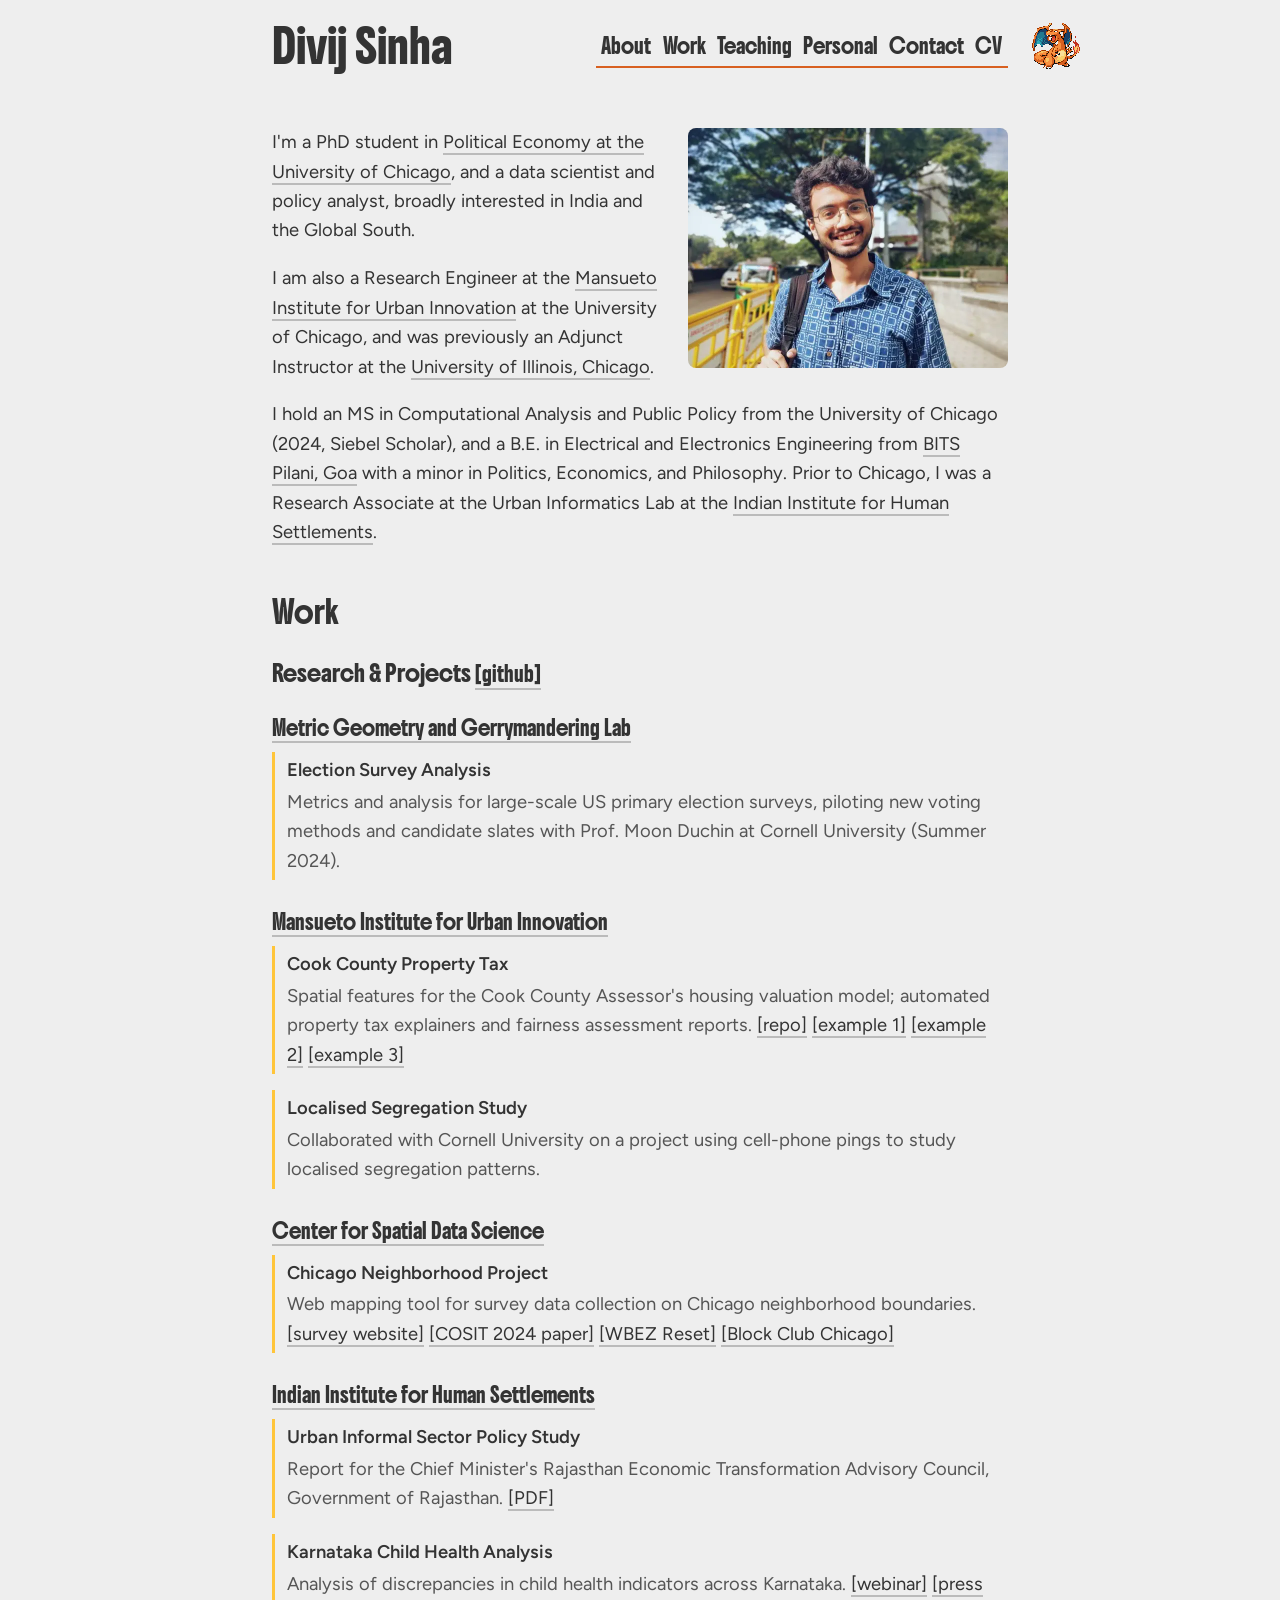
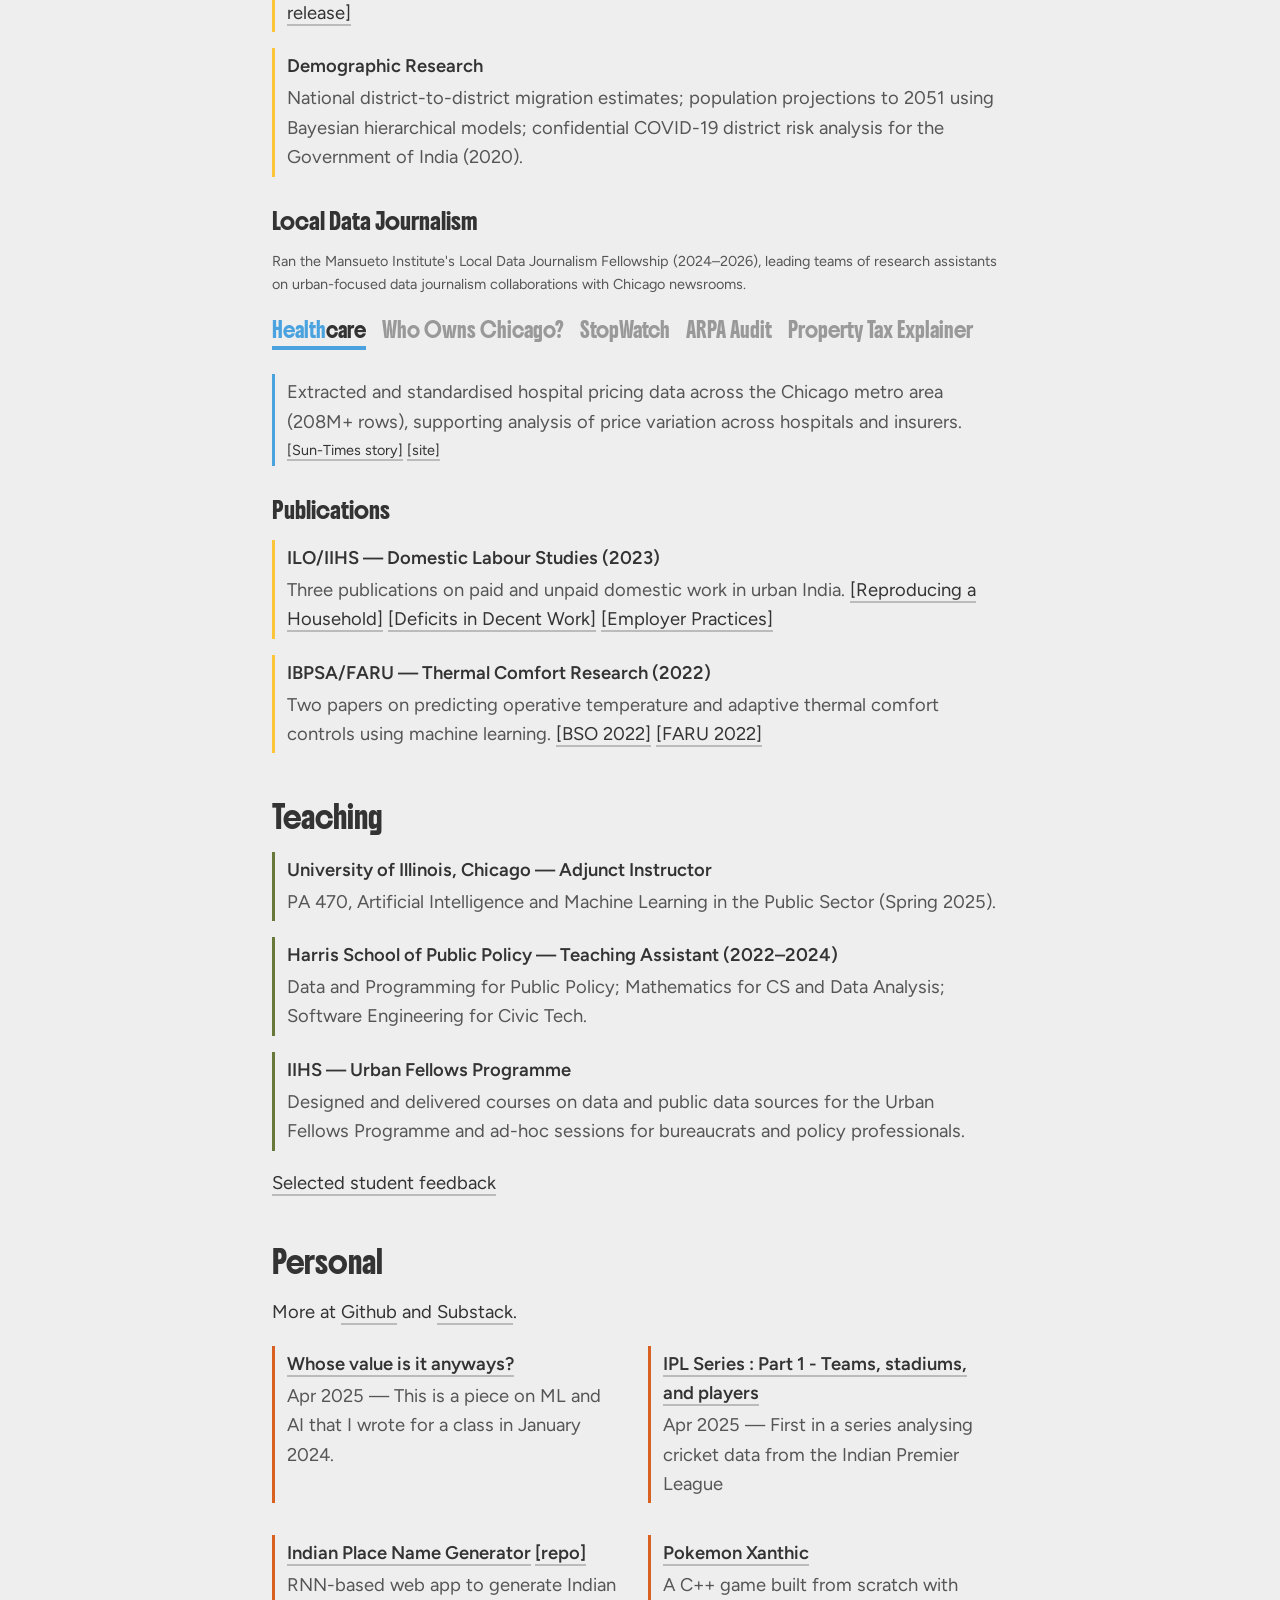
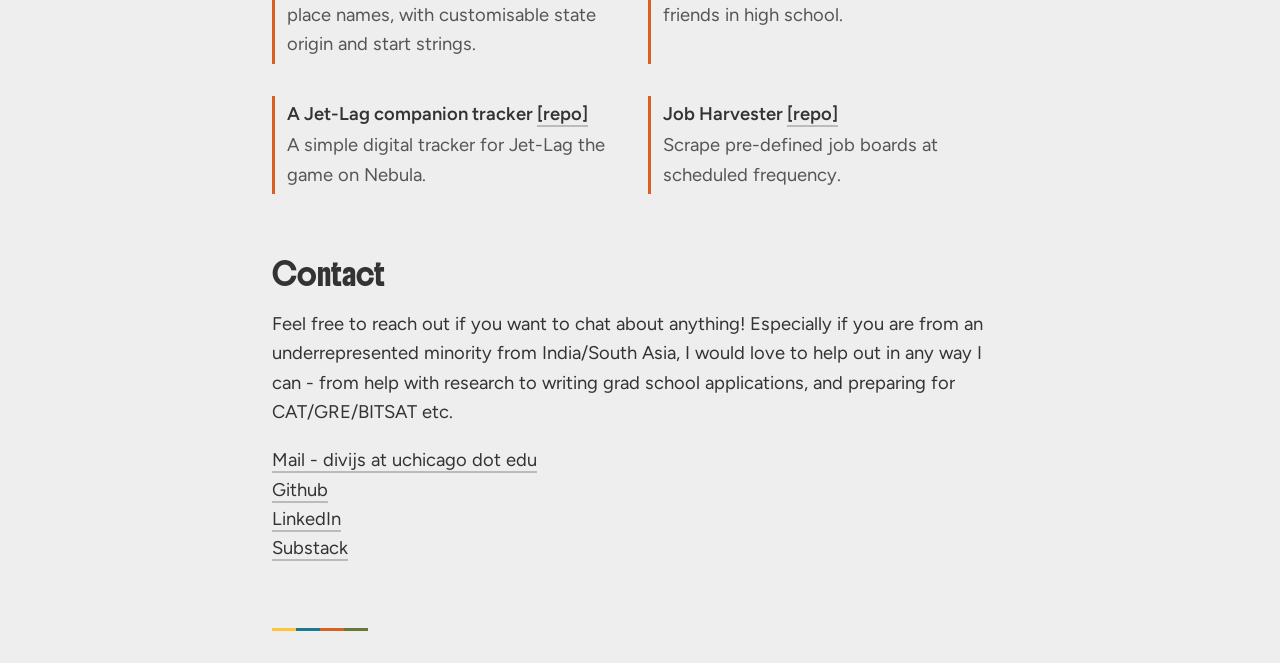
==== commit 1a44b659: "index: Local Data Journalism as pure-CSS tabbed logo wall Replace the 5-card journalism grid with a " ====
--- a/index.html
+++ b/index.html
@@ -227,6 +227,86 @@
         border-left-color: #D86020;
       }
 
+      /* Local Data Journalism: pure-CSS tabs. Hidden radios drive a wall of
+         branded titles (labels) and a single shared panel below. */
+      .tab-radio {
+        position: absolute;
+        opacity: 0;
+        pointer-events: none;
+      }
+
+      .logo-wall {
+        display: flex;
+        flex-wrap: nowrap;
+        gap: 0.75rem 1rem;
+        margin: 1.5rem 0;
+      }
+
+      @media screen and (max-width: 600px) {
+        .logo-wall {
+          flex-wrap: wrap;
+        }
+      }
+
+      .logo {
+        font-family: "Boldonse", system-ui;
+        font-weight: 400;
+        font-size: 0.9rem;
+        line-height: 1.4;
+        white-space: nowrap;
+        cursor: pointer;
+        padding-bottom: 0.35rem;
+        border-bottom: 4px solid transparent;
+        color: #999999;
+        transition: color 0.15s, border-color 0.15s;
+      }
+
+      .logo .accent {
+        color: inherit;
+      }
+
+      .logo:hover {
+        color: #555555;
+      }
+
+      /* Active logo: full colour + its accent underline bar. */
+      #tab-health:checked ~ .logo-wall label[for="tab-health"],
+      #tab-woc:checked ~ .logo-wall label[for="tab-woc"],
+      #tab-stopwatch:checked ~ .logo-wall label[for="tab-stopwatch"],
+      #tab-arpa:checked ~ .logo-wall label[for="tab-arpa"],
+      #tab-ptax:checked ~ .logo-wall label[for="tab-ptax"] {
+        color: #333333;
+        border-bottom-color: var(--accent);
+      }
+
+      #tab-health:checked ~ .logo-wall label[for="tab-health"] .accent,
+      #tab-woc:checked ~ .logo-wall label[for="tab-woc"] .accent,
+      #tab-stopwatch:checked ~ .logo-wall label[for="tab-stopwatch"] .accent,
+      #tab-arpa:checked ~ .logo-wall label[for="tab-arpa"] .accent,
+      #tab-ptax:checked ~ .logo-wall label[for="tab-ptax"] .accent {
+        color: var(--accent);
+      }
+
+      .panel {
+        display: none;
+      }
+
+      .panel .grid-item {
+        border-left-color: var(--accent);
+      }
+
+      .panel .meta {
+        margin: 0.15rem 0 0;
+      }
+
+      #tab-health:checked ~ .panels .panel-health,
+      #tab-woc:checked ~ .panels .panel-woc,
+      #tab-stopwatch:checked ~ .panels .panel-stopwatch,
+      #tab-arpa:checked ~ .panels .panel-arpa,
+      #tab-ptax:checked ~ .panels .panel-ptax {
+        display: block;
+      }
+
       .item-header {
         font-weight: 600;
         margin-bottom: 0.15rem;
@@ -474,64 +554,103 @@
       (2024&ndash;2026), leading teams of research assistants on urban-focused
       data journalism collaborations with Chicago newsrooms.
     </p>
-    <div class="grid-container grid-half">
-      <div class="grid-item">
-        <div class="item-header">Hospital Price Transparency</div>
-        <div class="item-body">
-          Extracted and standardised hospital pricing data across the Chicago
-          metro area (208M+ rows) with Profs. Christopher Berry and Joshua
-          Gottlieb, supporting analysis of price variation across hospitals and
-          insurers.
-          <a
-            href="https://chicago.suntimes.com/the-watchdogs/2026/06/19/hospital-billing-transparency-federal-law-failed-consumer-health7"
-            >[Sun-Times story]</a
-          >
-          <a href="https://healthcare.miurban-dashboards.org/">[site]</a>
-        </div>
-      </div>
-      <div class="grid-item">
-        <div class="item-header">Who Owns Chicago?</div>
-        <div class="item-body">
-          Built a property ownership tool that uncovers networks of LLC
-          landlords behind the city's rental housing, matching parcels and
-          entities by common addresses and names.
-          <a
-            href="https://chicago.suntimes.com/the-watchdogs/2025/09/05/chicago-landlords-renters-property-management-llc"
-            >[Sun-Times story]</a
-          >
-          <a href="https://whoownschi.miurban-dashboards.org/">[site]</a>
-        </div>
-      </div>
-      <div class="grid-item">
-        <div class="item-header">CTA StopWatch</div>
-        <div class="item-body">
-          Dashboard tracking daily CTA bus metrics from ChiHackNight's Ghost
-          Buses dataset.
-          <a
-            href="https://www.chicagotribune.com/2024/12/30/cta-bus-service-analysis/"
-            >[Tribune story]</a
-          >
-          <a href="https://ctastopwatch.miurban-dashboards.org">[site]</a>
-          <a href="https://github.com/mansueto-institute/cta-stop-watch"
-            >[repo]</a
-          >
-        </div>
-      </div>
-      <div class="grid-item">
-        <div class="item-header">ARPA Audit</div>
-        <div class="item-body">
-          Dashboard auditing how Chicago allocated and spent its American
-          Rescue Plan Act (ARPA) federal relief funds.
-          <a href="https://arpaudit.miurban-dashboards.org">[site]</a>
-        </div>
-      </div>
-      <div class="grid-item">
-        <div class="item-header">Property Tax Explainer</div>
-        <div class="item-body">
-          Interactive explainer that breaks down Cook County property tax
-          bills for any address or PIN and compares changes across assessment
-          years.
-          <a href="https://ptaxexplainer.miurban-dashboards.org">[site]</a>
+    <!-- Radios drive the tabs; the first is checked so a panel shows by default. -->
+    <input class="tab-radio" type="radio" name="jtab" id="tab-health" checked />
+    <input class="tab-radio" type="radio" name="jtab" id="tab-woc" />
+    <input class="tab-radio" type="radio" name="jtab" id="tab-stopwatch" />
+    <input class="tab-radio" type="radio" name="jtab" id="tab-arpa" />
+    <input class="tab-radio" type="radio" name="jtab" id="tab-ptax" />
+
+    <div class="logo-wall">
+      <label class="logo" for="tab-health" style="--accent: #4aa3df"
+        ><span class="accent">Health</span>care</label
+      >
+      <label class="logo" for="tab-woc" style="--accent: #275d38"
+        ><span class="accent">Who Owns</span> Chicago?</label
+      >
+      <label class="logo" for="tab-stopwatch" style="--accent: #007396"
+        ><span class="accent">Stop</span>Watch</label
+      >
+      <label class="logo" for="tab-arpa" style="--accent: #59315f"
+        ><span class="accent">ARPA</span> Audit</label
+      >
+      <label class="logo" for="tab-ptax" style="--accent: #a9431e"
+        ><span class="accent">Property Tax Explainer</span></label
+      >
+    </div>
+
+    <div class="panels">
+      <div class="panel panel-health" style="--accent: #4aa3df">
+        <div class="grid-item">
+          <div class="item-body">
+            Extracted and standardised hospital pricing data across the Chicago
+            metro area (208M+ rows), supporting analysis of price variation
+            across hospitals and insurers.
+          </div>
+          <p class="meta">
+            <a
+              href="https://chicago.suntimes.com/the-watchdogs/2026/06/19/hospital-billing-transparency-federal-law-failed-consumer-health7"
+              >[Sun-Times story]</a
+            >
+            <a href="https://healthcare.miurban-dashboards.org/">[site]</a>
+          </p>
+        </div>
+      </div>
+      <div class="panel panel-woc" style="--accent: #275d38">
+        <div class="grid-item">
+          <div class="item-body">
+            Built a property ownership tool that uncovers networks of LLC
+            landlords behind the city's rental housing, matching parcels and
+            entities by common addresses and names.
+          </div>
+          <p class="meta">
+            <a
+              href="https://chicago.suntimes.com/the-watchdogs/2025/09/05/chicago-landlords-renters-property-management-llc"
+              >[Sun-Times story]</a
+            >
+            <a href="https://whoownschi.miurban-dashboards.org/">[site]</a>
+          </p>
+        </div>
+      </div>
+      <div class="panel panel-stopwatch" style="--accent: #007396">
+        <div class="grid-item">
+          <div class="item-body">
+            Dashboard tracking daily CTA bus metrics from ChiHackNight's Ghost
+            Buses dataset.
+          </div>
+          <p class="meta">
+            <a
+              href="https://www.chicagotribune.com/2024/12/30/cta-bus-service-analysis/"
+              >[Tribune story]</a
+            >
+            <a href="https://ctastopwatch.miurban-dashboards.org">[site]</a>
+            <a href="https://github.com/mansueto-institute/cta-stop-watch"
+              >[repo]</a
+            >
+          </p>
+        </div>
+      </div>
+      <div class="panel panel-arpa" style="--accent: #59315f">
+        <div class="grid-item">
+          <div class="item-body">
+            Dashboard auditing how Chicago allocated and spent its American
+            Rescue Plan Act (ARPA) federal relief funds.
+          </div>
+          <p class="meta">
+            <a href="https://arpaudit.miurban-dashboards.org">[site]</a>
+          </p>
+        </div>
+      </div>
+      <div class="panel panel-ptax" style="--accent: #a9431e">
+        <div class="grid-item">
+          <div class="item-body">
+            Interactive explainer that breaks down Cook County property tax
+            bills for any address or PIN and compares changes across assessment
+            years.
+          </div>
+          <p class="meta">
+            <a href="https://ptaxexplainer.miurban-dashboards.org">[site]</a>
+          </p>
         </div>
       </div>
     </div>
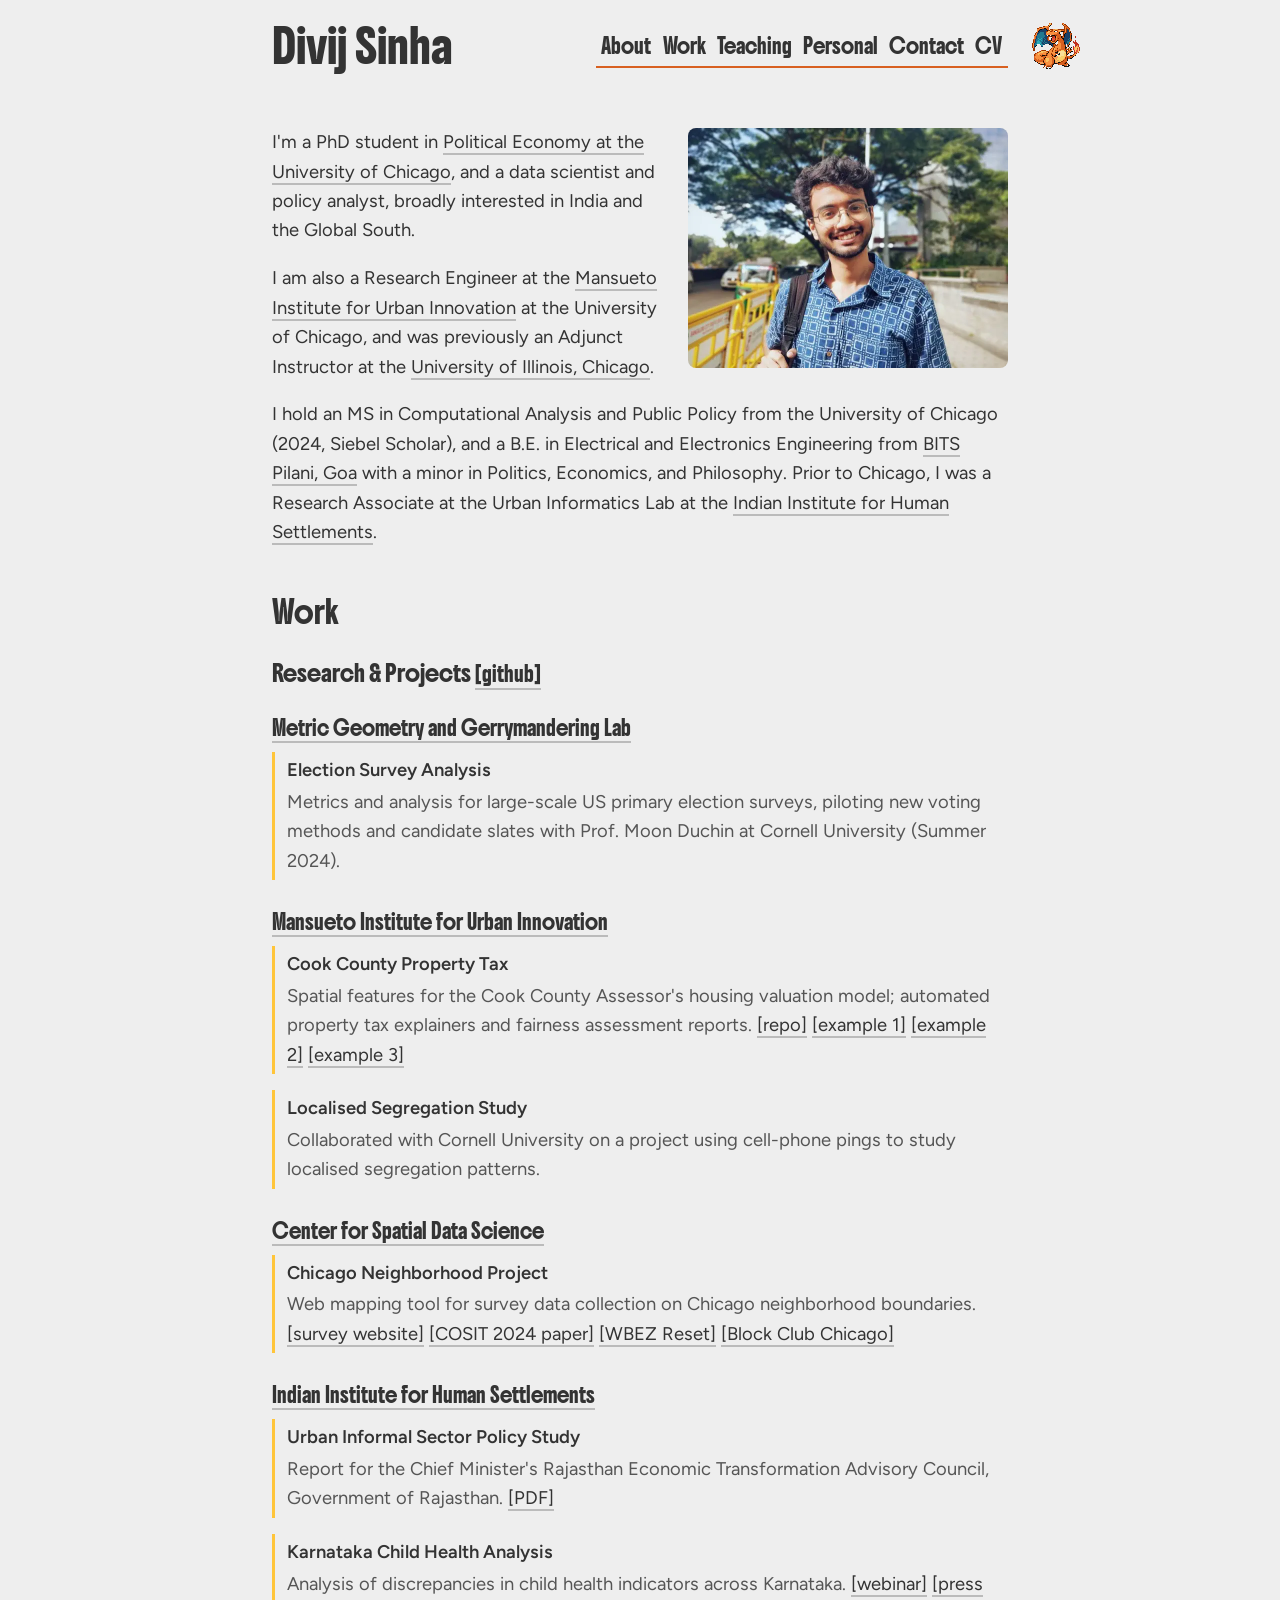
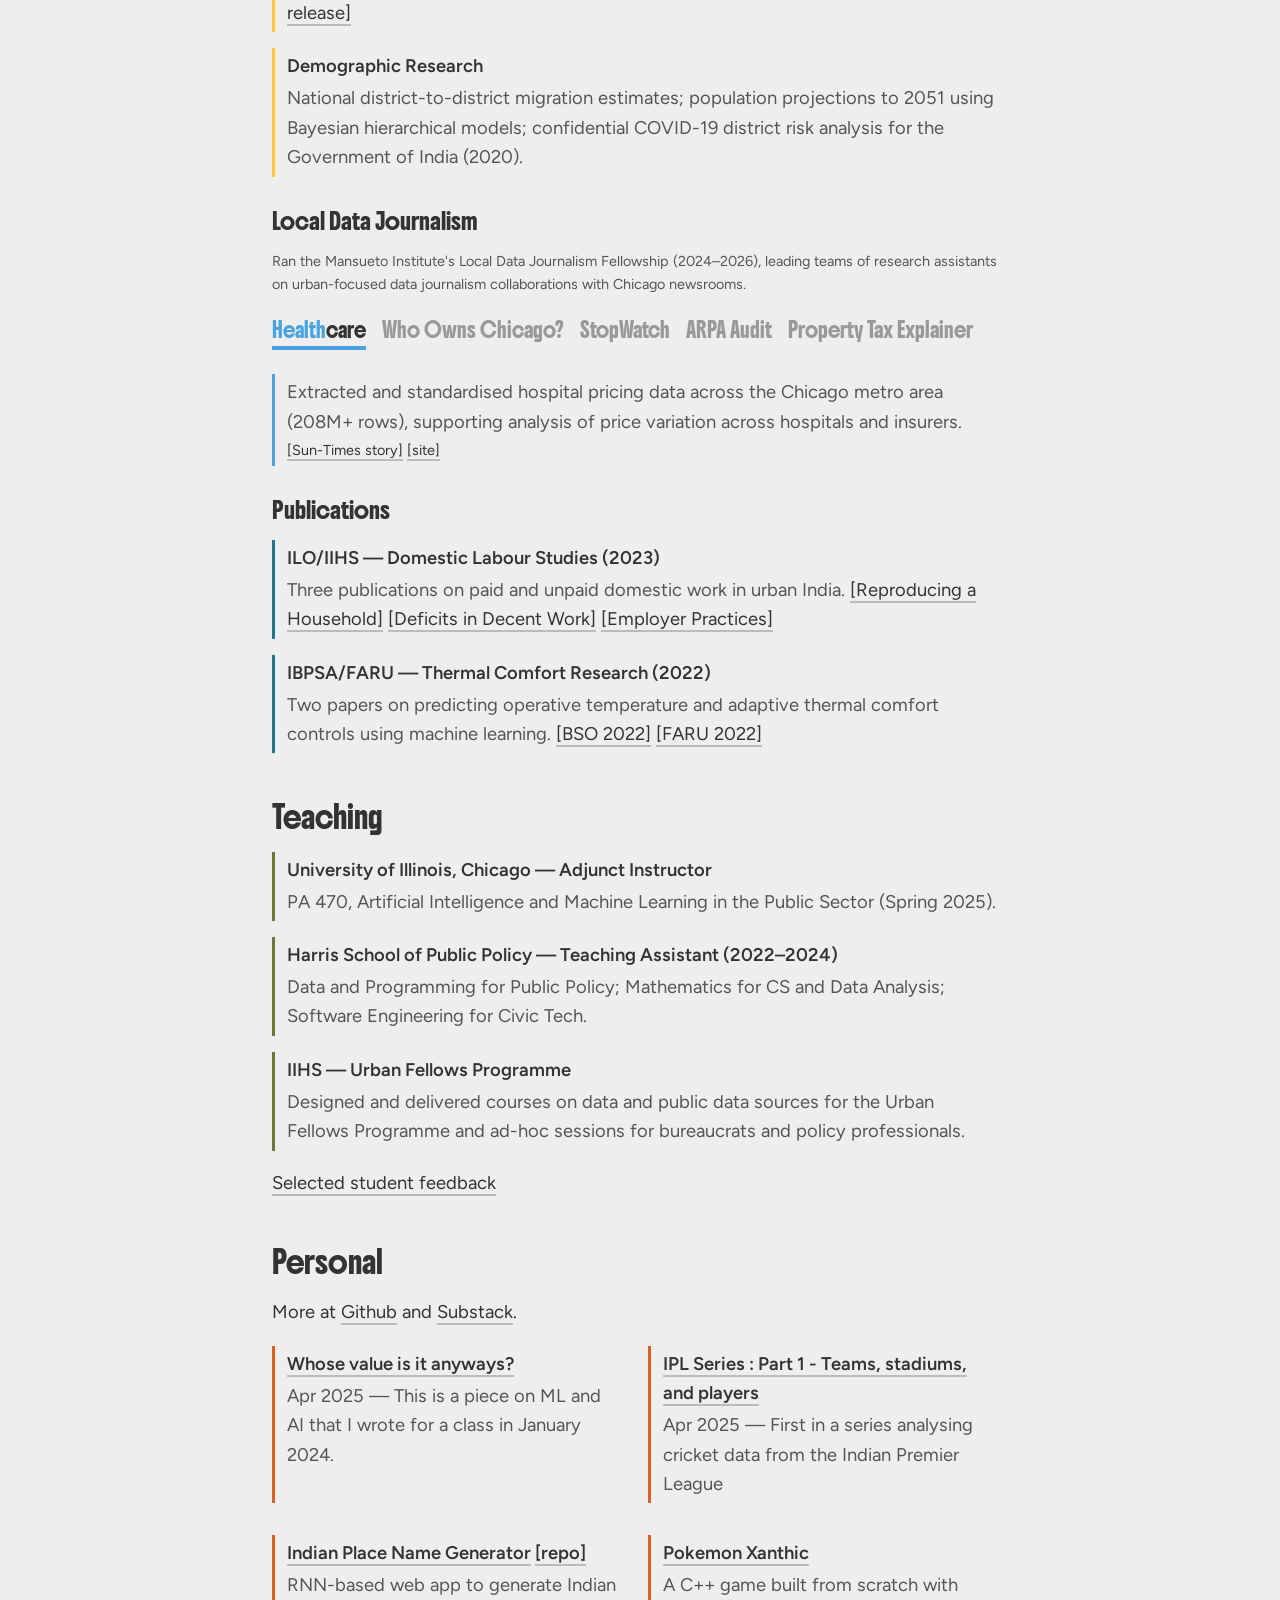
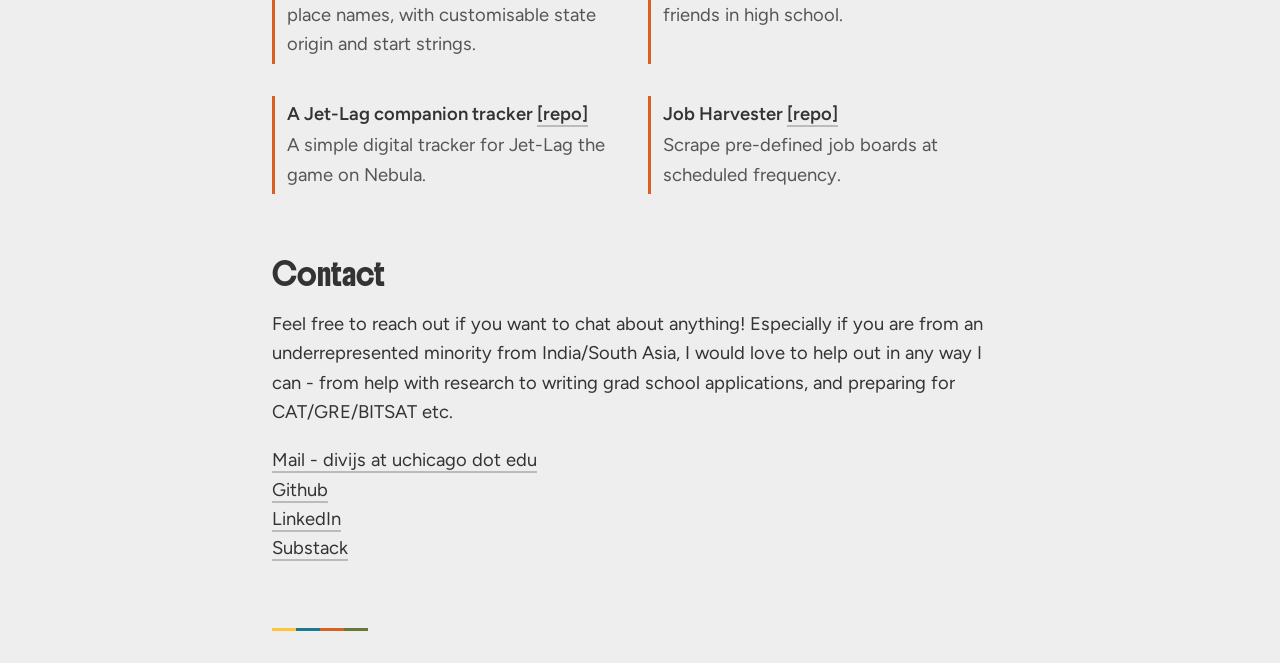
==== commit 5136ea69: "index: Publications accent, LDJ polish, colophon legend, Now block - Publications cards recoloured b" ====
--- a/index.html
+++ b/index.html
@@ -215,12 +215,14 @@
         margin-bottom: 1rem;
       }
 
+      /* Publications cards = blue/teal. Must precede the #teaching rule so
+         Teaching's olive overrides it (equal specificity, later wins). */
+      #publications ~ .grid-item {
+        border-left-color: #207890;
+      }
+
       #teaching ~ .grid-item {
         border-left-color: #687838;
-      }
-
-      #journalism ~ .grid-container .grid-item {
-        border-left-color: #207890;
       }
 
       #projects ~ .grid-container .grid-item {
@@ -269,6 +271,16 @@
         color: #555555;
       }
 
+      /* Each checked radio rings its own active label for keyboard users. */
+      #tab-health:focus-visible ~ .logo-wall label[for="tab-health"],
+      #tab-woc:focus-visible ~ .logo-wall label[for="tab-woc"],
+      #tab-stopwatch:focus-visible ~ .logo-wall label[for="tab-stopwatch"],
+      #tab-arpa:focus-visible ~ .logo-wall label[for="tab-arpa"],
+      #tab-ptax:focus-visible ~ .logo-wall label[for="tab-ptax"] {
+        outline: 2px solid var(--accent);
+        outline-offset: 3px;
+      }
+
       /* Active logo: full colour + its accent underline bar. */
       #tab-health:checked ~ .logo-wall label[for="tab-health"],
       #tab-woc:checked ~ .logo-wall label[for="tab-woc"],
@@ -305,6 +317,22 @@
       #tab-arpa:checked ~ .panels .panel-arpa,
       #tab-ptax:checked ~ .panels .panel-ptax {
         display: block;
+        animation: panel-fade 0.2s ease;
+      }
+
+      @keyframes panel-fade {
+        from {
+          opacity: 0;
+        }
+        to {
+          opacity: 1;
+        }
+      }
+
+      @media (prefers-reduced-motion: reduce) {
+        .panel {
+          animation: none !important;
+        }
       }
 
       .item-header {
@@ -321,6 +349,78 @@
         font-weight: 400;
         font-size: 0.85rem;
         margin: 2rem 0 0.75rem;
+      }
+
+      /* "Now" snapshot in About — yellow accent, matches card conventions. */
+      .now {
+        border-left: 0.2rem solid #ffc53a;
+        padding: 0.25rem 0.75rem;
+        margin: 2rem 0;
+      }
+
+      .now-label {
+        font-family: "Boldonse", system-ui;
+        font-weight: 400;
+        font-size: 0.85rem;
+        margin-bottom: 0.25rem;
+      }
+
+      .now-body {
+        color: #555555;
+        font-size: 0.95rem;
+      }
+
+      /* Clickable colophon legend (index only): 4 gradient bands as jump-links,
+         name revealed on hover. Reproduces the shared .colophon look. */
+      .colophon-nav {
+        display: flex;
+        width: 6rem;
+        margin: 4rem 0 2rem;
+        gap: 0;
+      }
+
+      .colophon-band {
+        flex: 1;
+        height: 0.2rem;
+        border-bottom: none;
+        position: relative;
+        transition: transform 0.15s, height 0.15s, filter 0.15s;
+      }
+
+      .colophon-band:hover {
+        height: 0.4rem;
+        transform: translateY(-2px);
+        filter: brightness(1.15);
+      }
+
+      /* Section name revealed above the hovered band. */
+      .colophon-band::after {
+        content: attr(data-label);
+        position: absolute;
+        bottom: 100%;
+        left: 50%;
+        transform: translateX(-50%);
+        margin-bottom: 0.4rem;
+        font-family: "Boldonse", system-ui;
+        font-size: 0.6rem;
+        white-space: nowrap;
+        color: #555555;
+        opacity: 0;
+        pointer-events: none;
+        transition: opacity 0.15s;
+      }
+
+      .colophon-band:hover::after {
+        opacity: 1;
+      }
+
+      @media (prefers-reduced-motion: reduce) {
+        .colophon-band {
+          transition: none;
+        }
+        .colophon-band:hover {
+          transform: none;
+        }
       }
 
       .about-photo {
@@ -438,6 +538,16 @@
       <a href="https://iihs.co.in">Indian Institute for Human Settlements</a>.
     </p>
 
+    <!--
+    <div class="now">
+      <div class="now-label">Now</div>
+      <div class="now-body">
+        In Bangalore for the rest of Summer. Researching Indian Elections, and
+        taking a break.
+      </div>
+    </div>
+    -->
+
     <h2 id="work">Work</h2>
 
     <h3>
@@ -655,7 +765,7 @@
       </div>
     </div>
 
-    <h3>Publications</h3>
+    <h3 id="publications">Publications</h3>
     <div class="grid-item">
       <div class="item-header">
         ILO/IIHS &mdash; Domestic Labour Studies (2023)
@@ -816,6 +926,35 @@
         >Substack</a
       ><br />
     </p>
-    <hr class="colophon" />
+    <nav class="colophon-nav" aria-label="Section legend">
+      <a
+        class="colophon-band"
+        href="#work"
+        data-label="Work"
+        title="Work"
+        style="background: #ffc53a"
+      ></a>
+      <a
+        class="colophon-band"
+        href="#publications"
+        data-label="Publications"
+        title="Publications"
+        style="background: #207890"
+      ></a>
+      <a
+        class="colophon-band"
+        href="#projects"
+        data-label="Personal"
+        title="Personal"
+        style="background: #d86020"
+      ></a>
+      <a
+        class="colophon-band"
+        href="#teaching"
+        data-label="Teaching"
+        title="Teaching"
+        style="background: #687838"
+      ></a>
+    </nav>
   </body>
 </html>
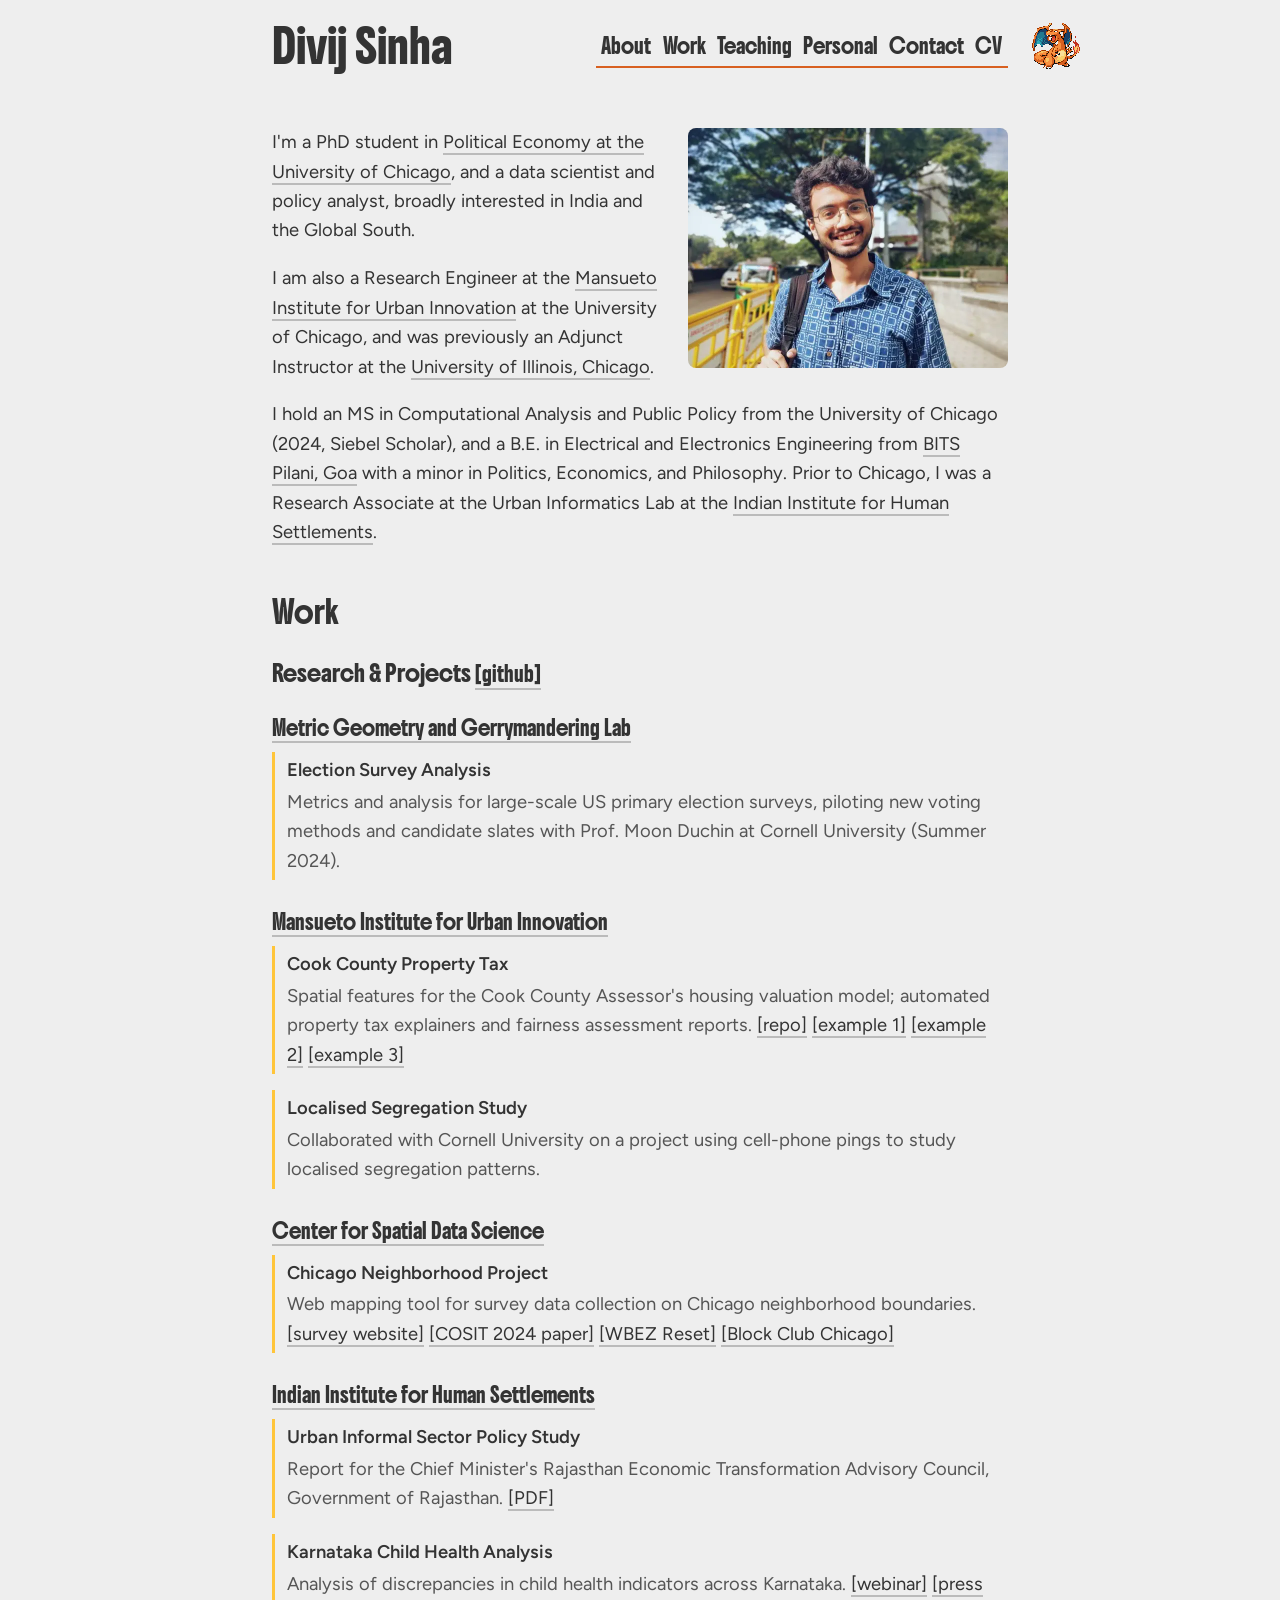
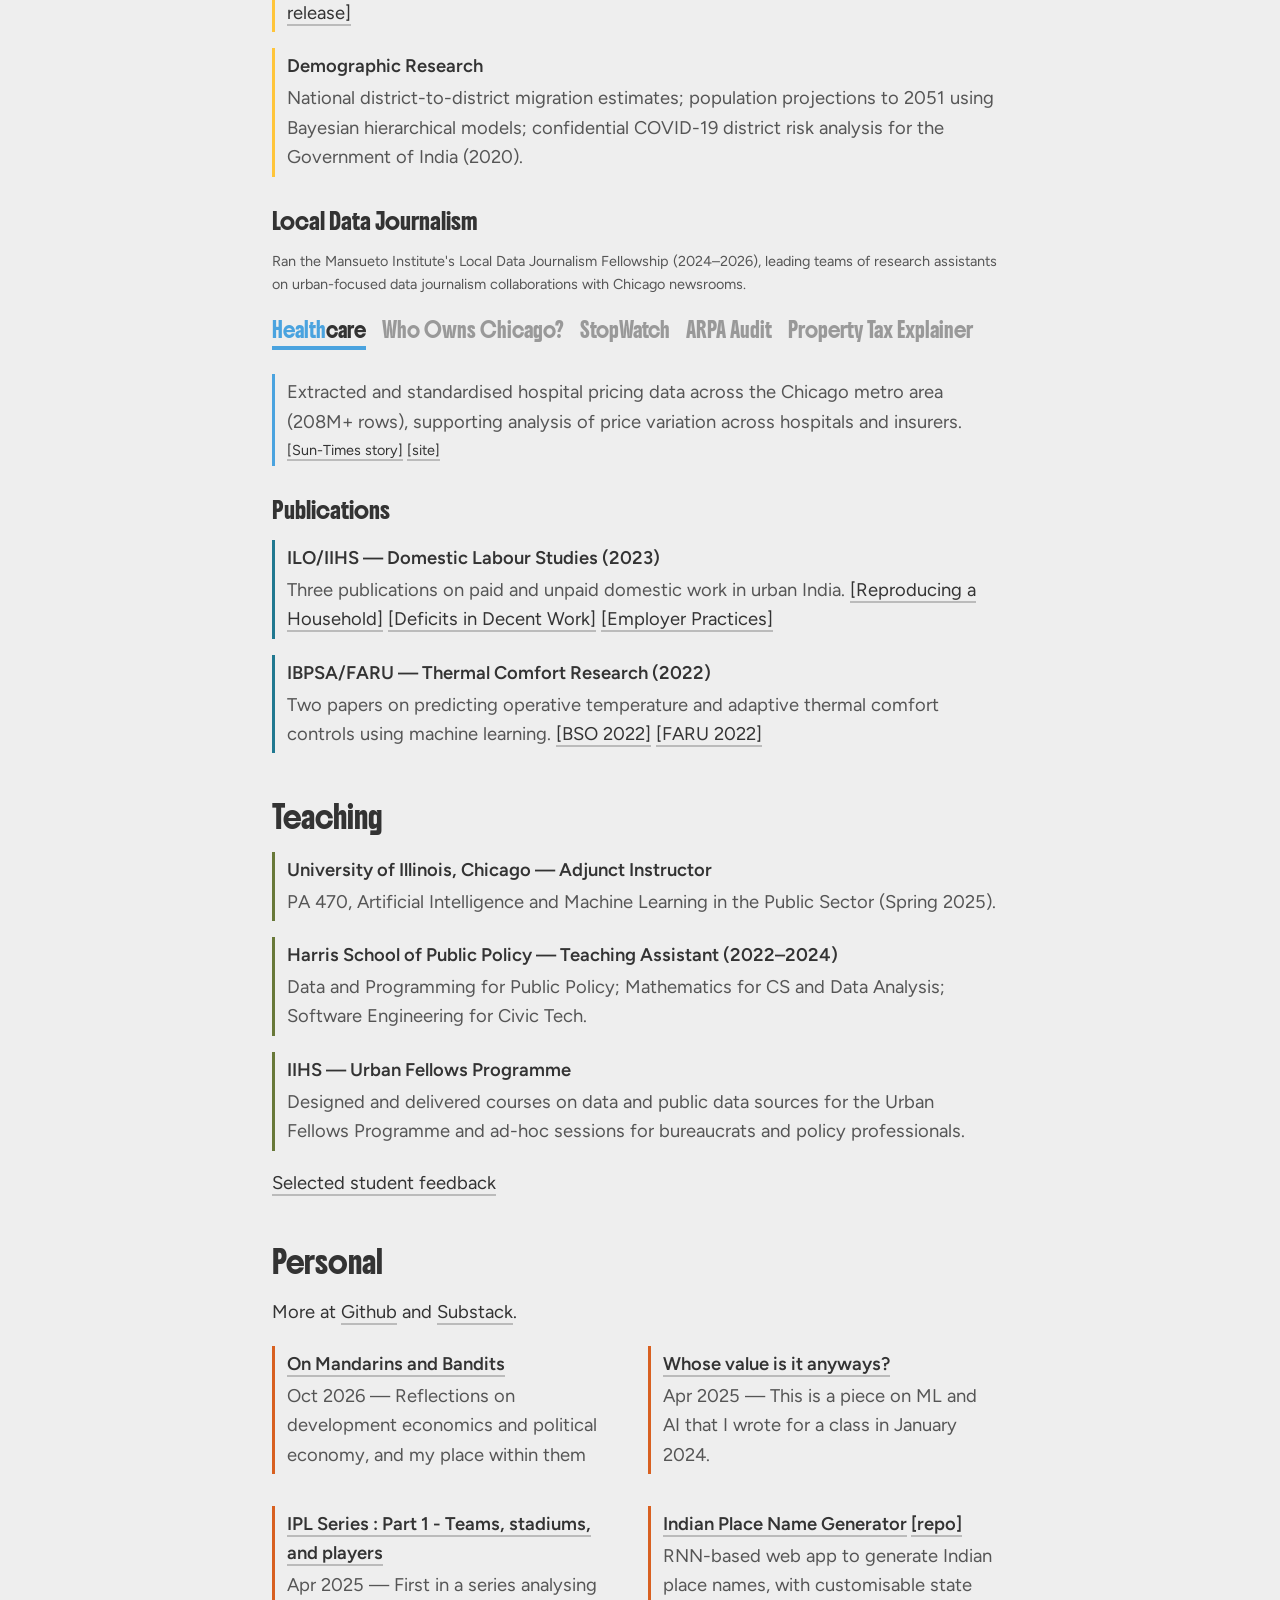
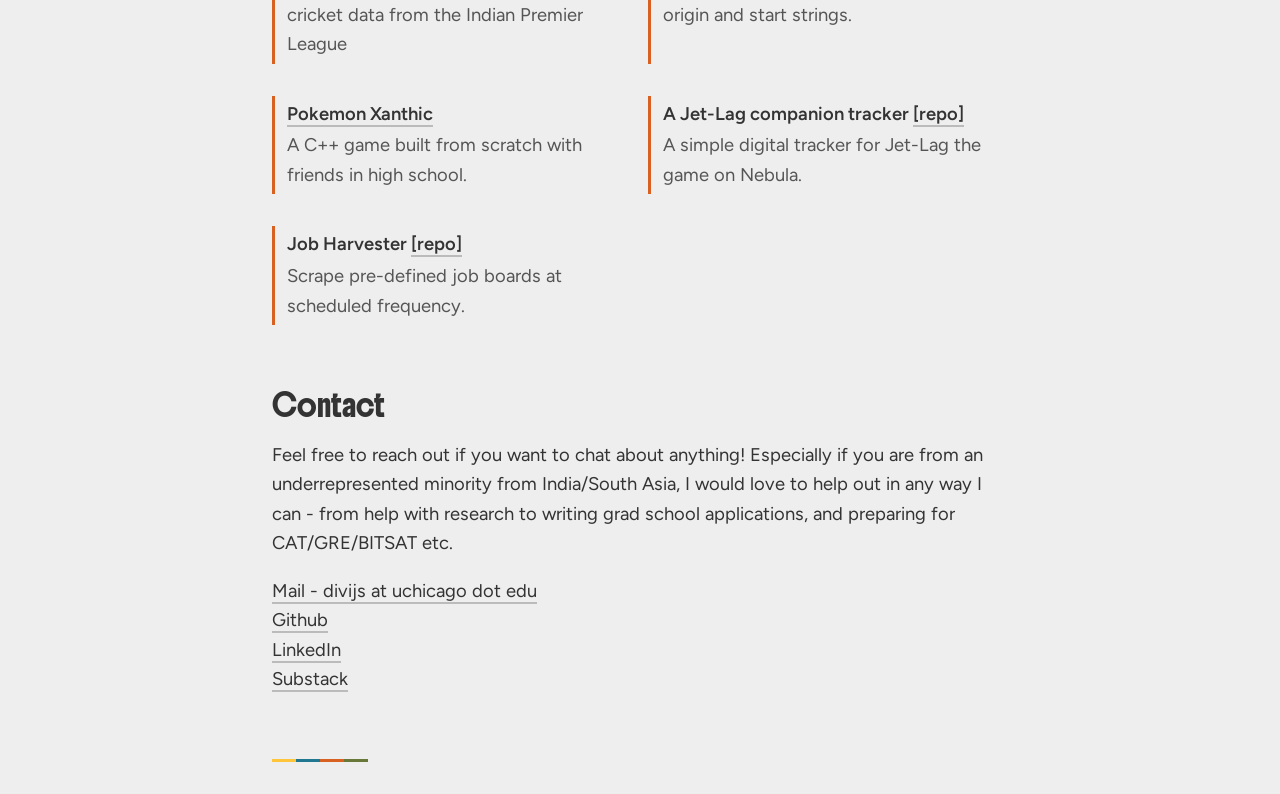
==== commit 2c639aff: "sync substack: add "On Mandarins and Bandits" Co-Authored-By: Claude Opus 5.5 <noreply@anthropic.com" ====
--- a/index.html
+++ b/index.html
@@ -842,6 +842,12 @@
       <!-- substack:start -->
       <div class="grid-item">
         <div class="item-header">
+          <a href="posts/on-mandarins-and-bandits">On Mandarins and Bandits</a>
+        </div>
+        <div class="item-body">Oct 2026 &mdash; Reflections on development economics and political economy, and my place within them</div>
+      </div>
+      <div class="grid-item">
+        <div class="item-header">
           <a href="posts/whose-value-is-it-anyways">Whose value is it anyways?</a>
         </div>
         <div class="item-body">Apr 2025 &mdash; This is a piece on ML and AI that I wrote for a class in January 2024.</div>
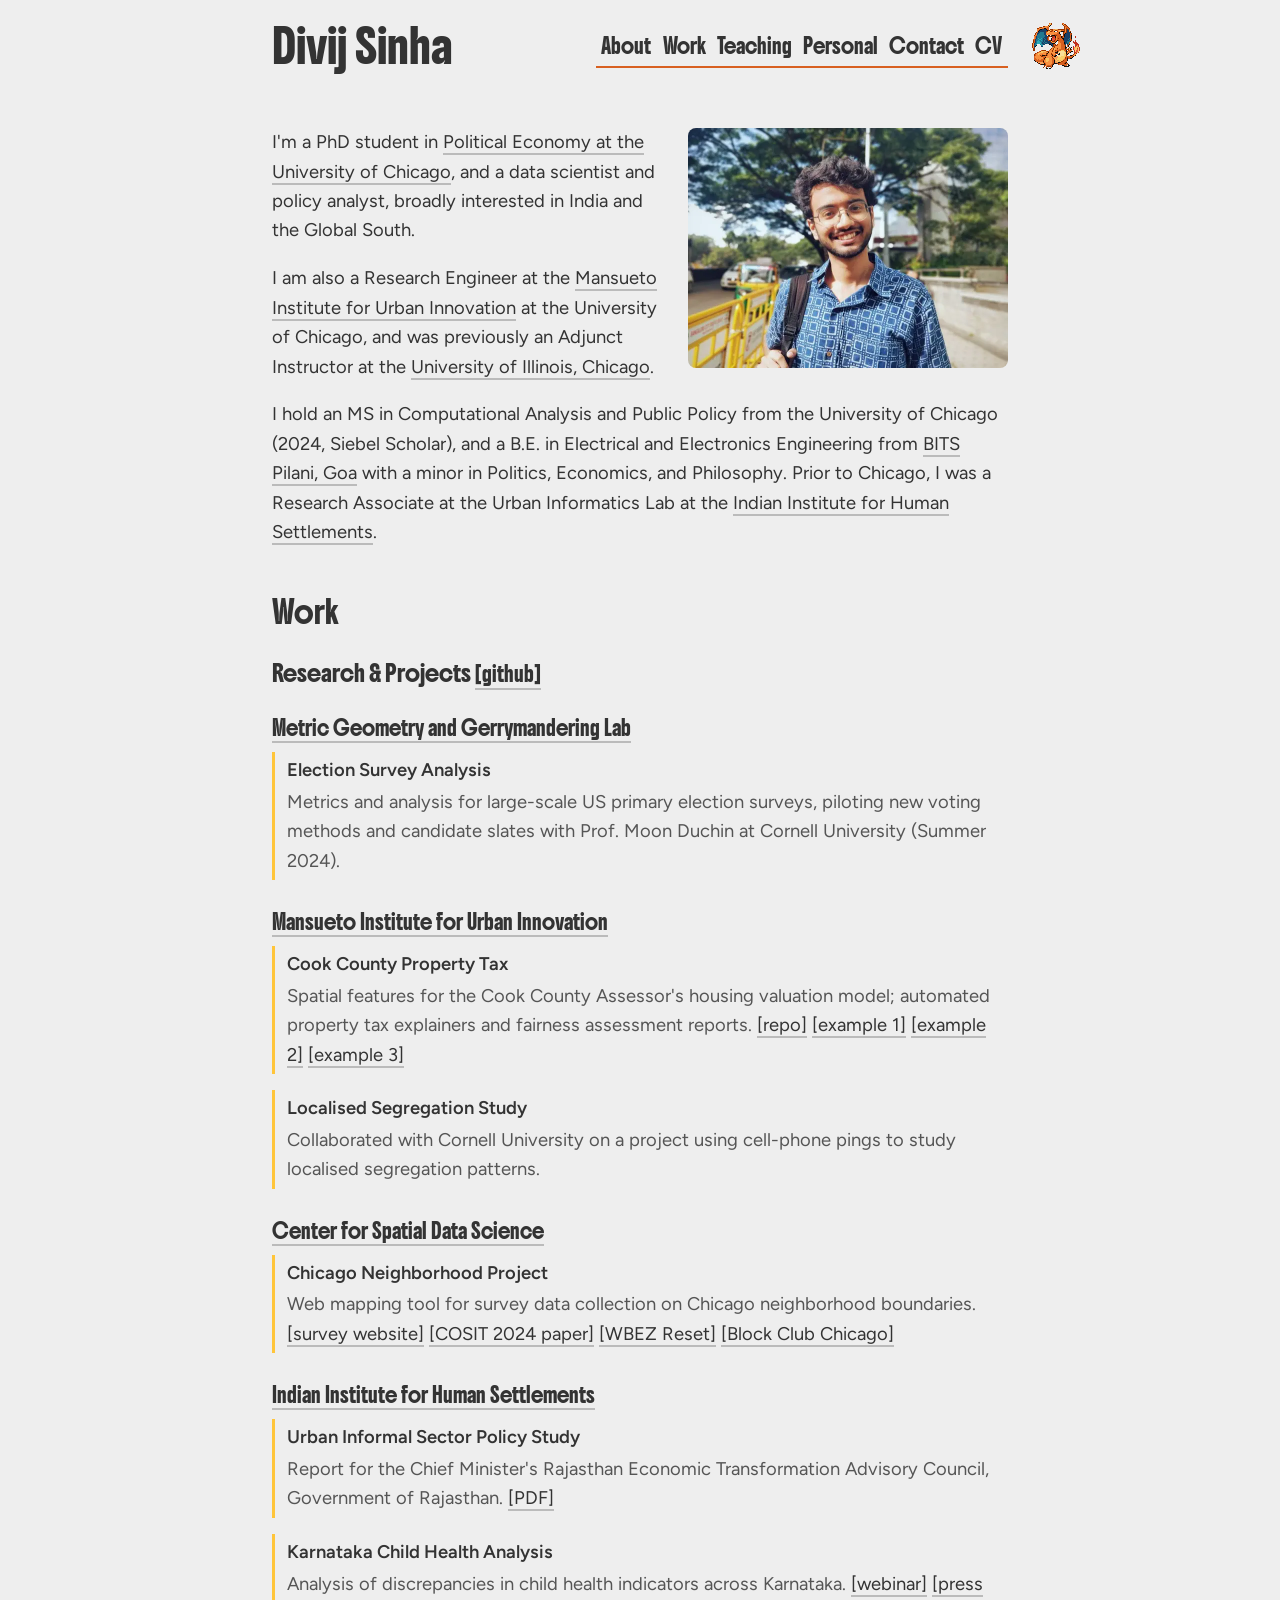
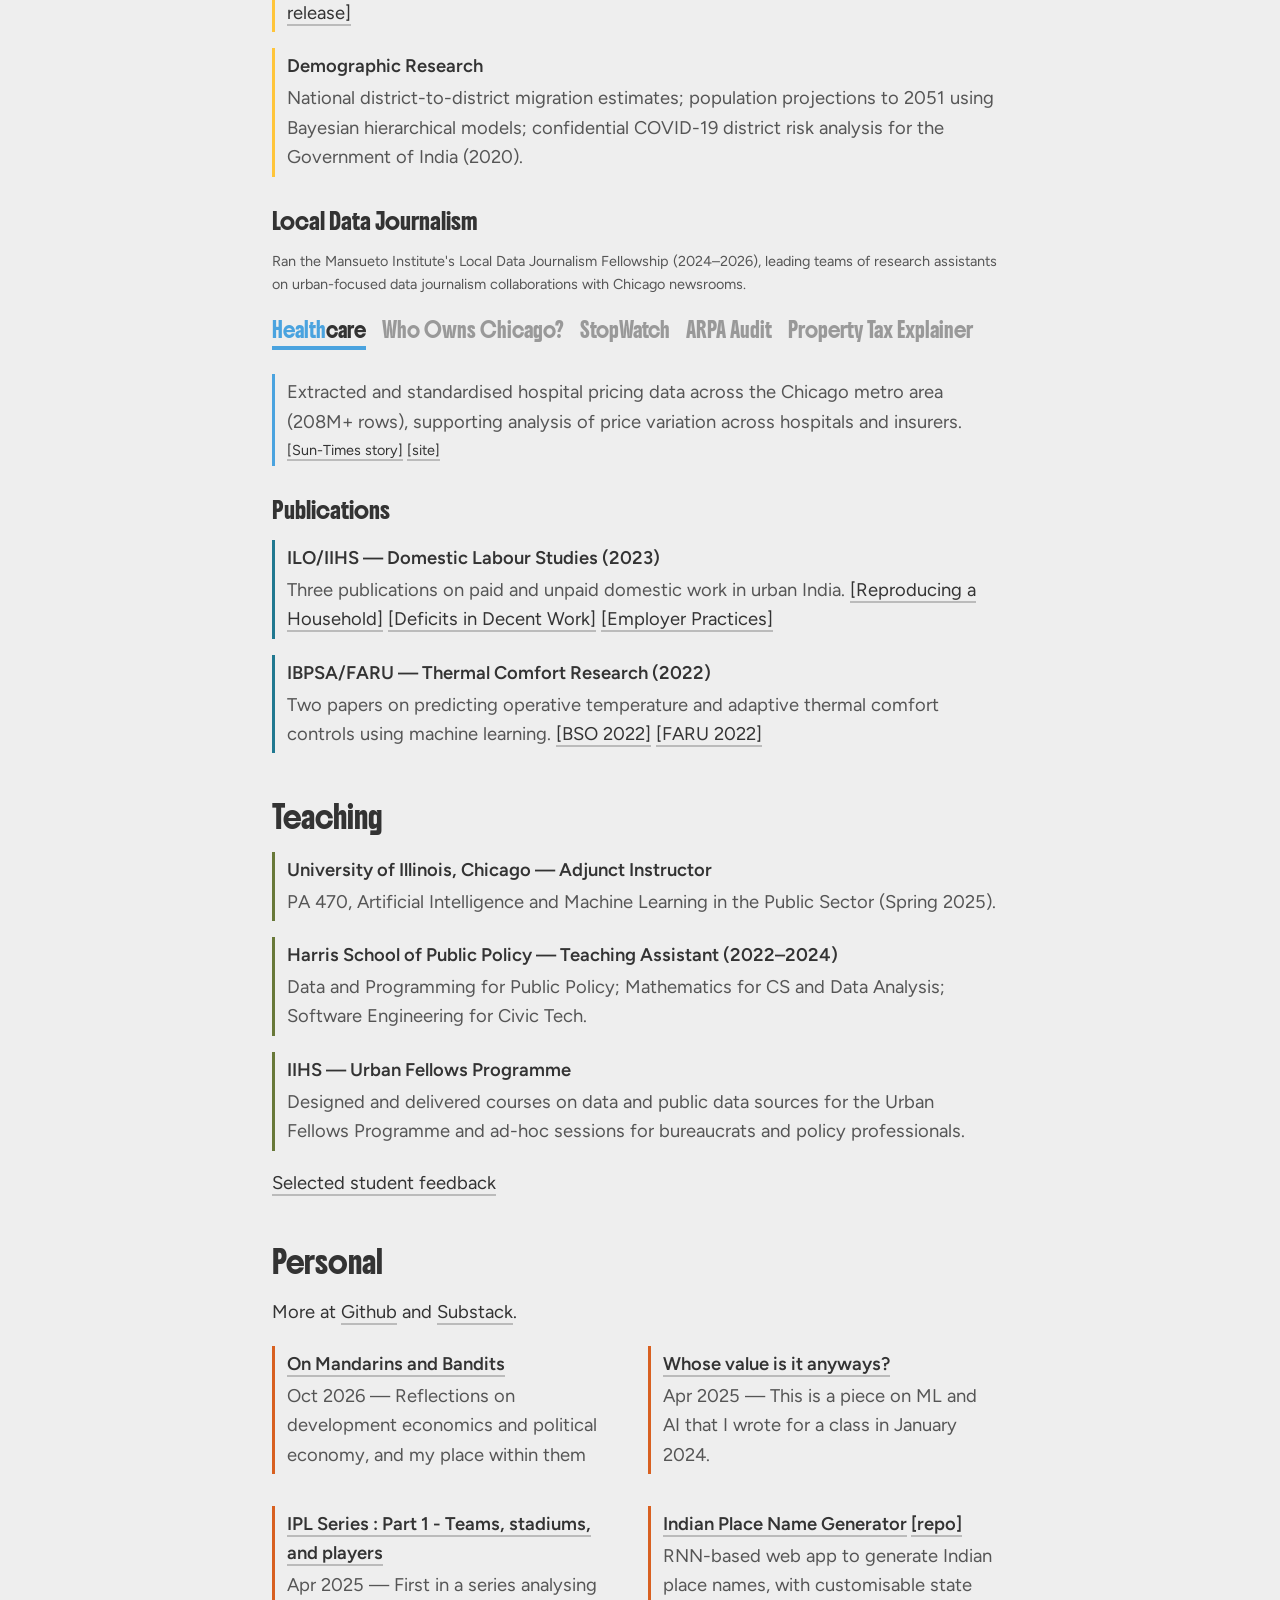
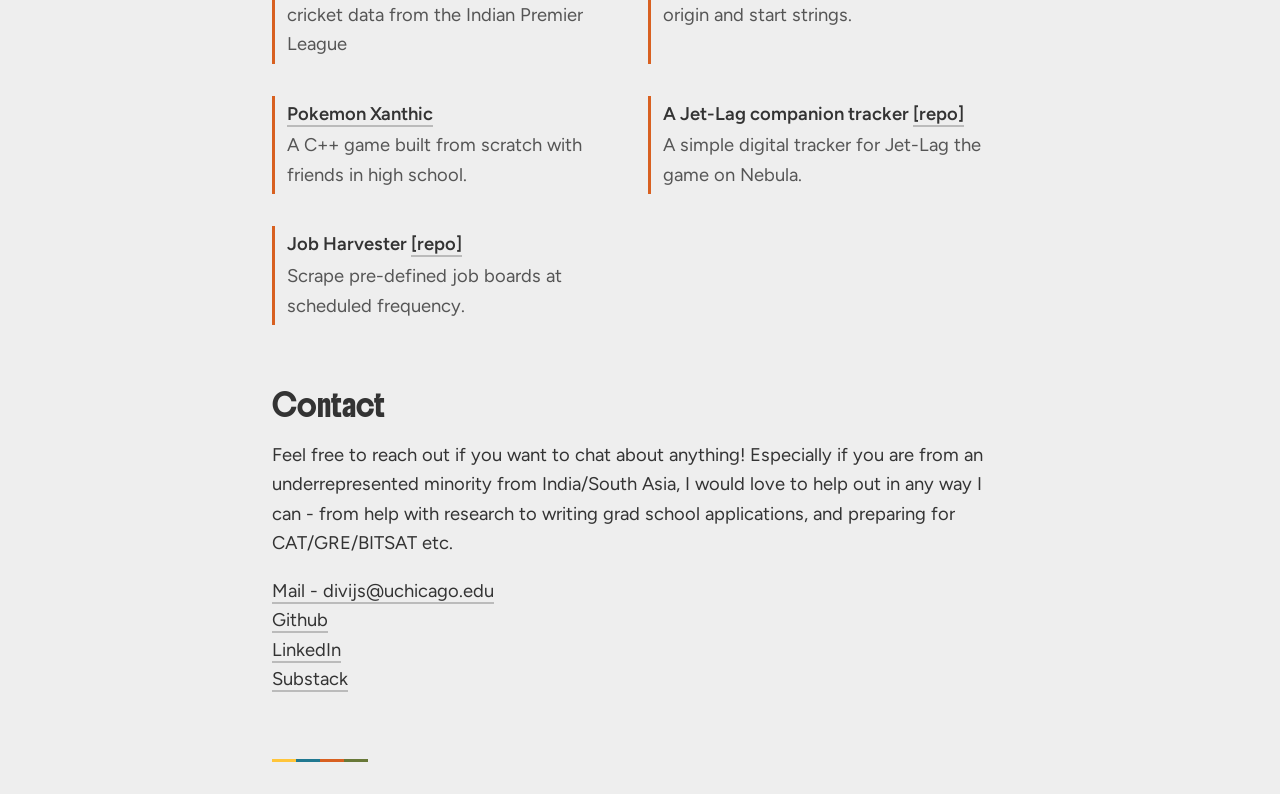
==== commit f1de38cb: "index: show plain email in mail link label Co-Authored-By: Claude Opus 5.5 <noreply@anthropic.com> C" ====
--- a/index.html
+++ b/index.html
@@ -912,7 +912,7 @@
       school applications, and preparing for CAT/GRE/BITSAT etc.
     </p>
     <p>
-      <a href="mailto:divijs@uchicago.edu">Mail - divijs at uchicago dot edu</a><br />
+      <a href="mailto:divijs@uchicago.edu">Mail - divijs@uchicago.edu</a><br />
       <a
         href="https://github.com/divij-sinha"
         target="_blank"
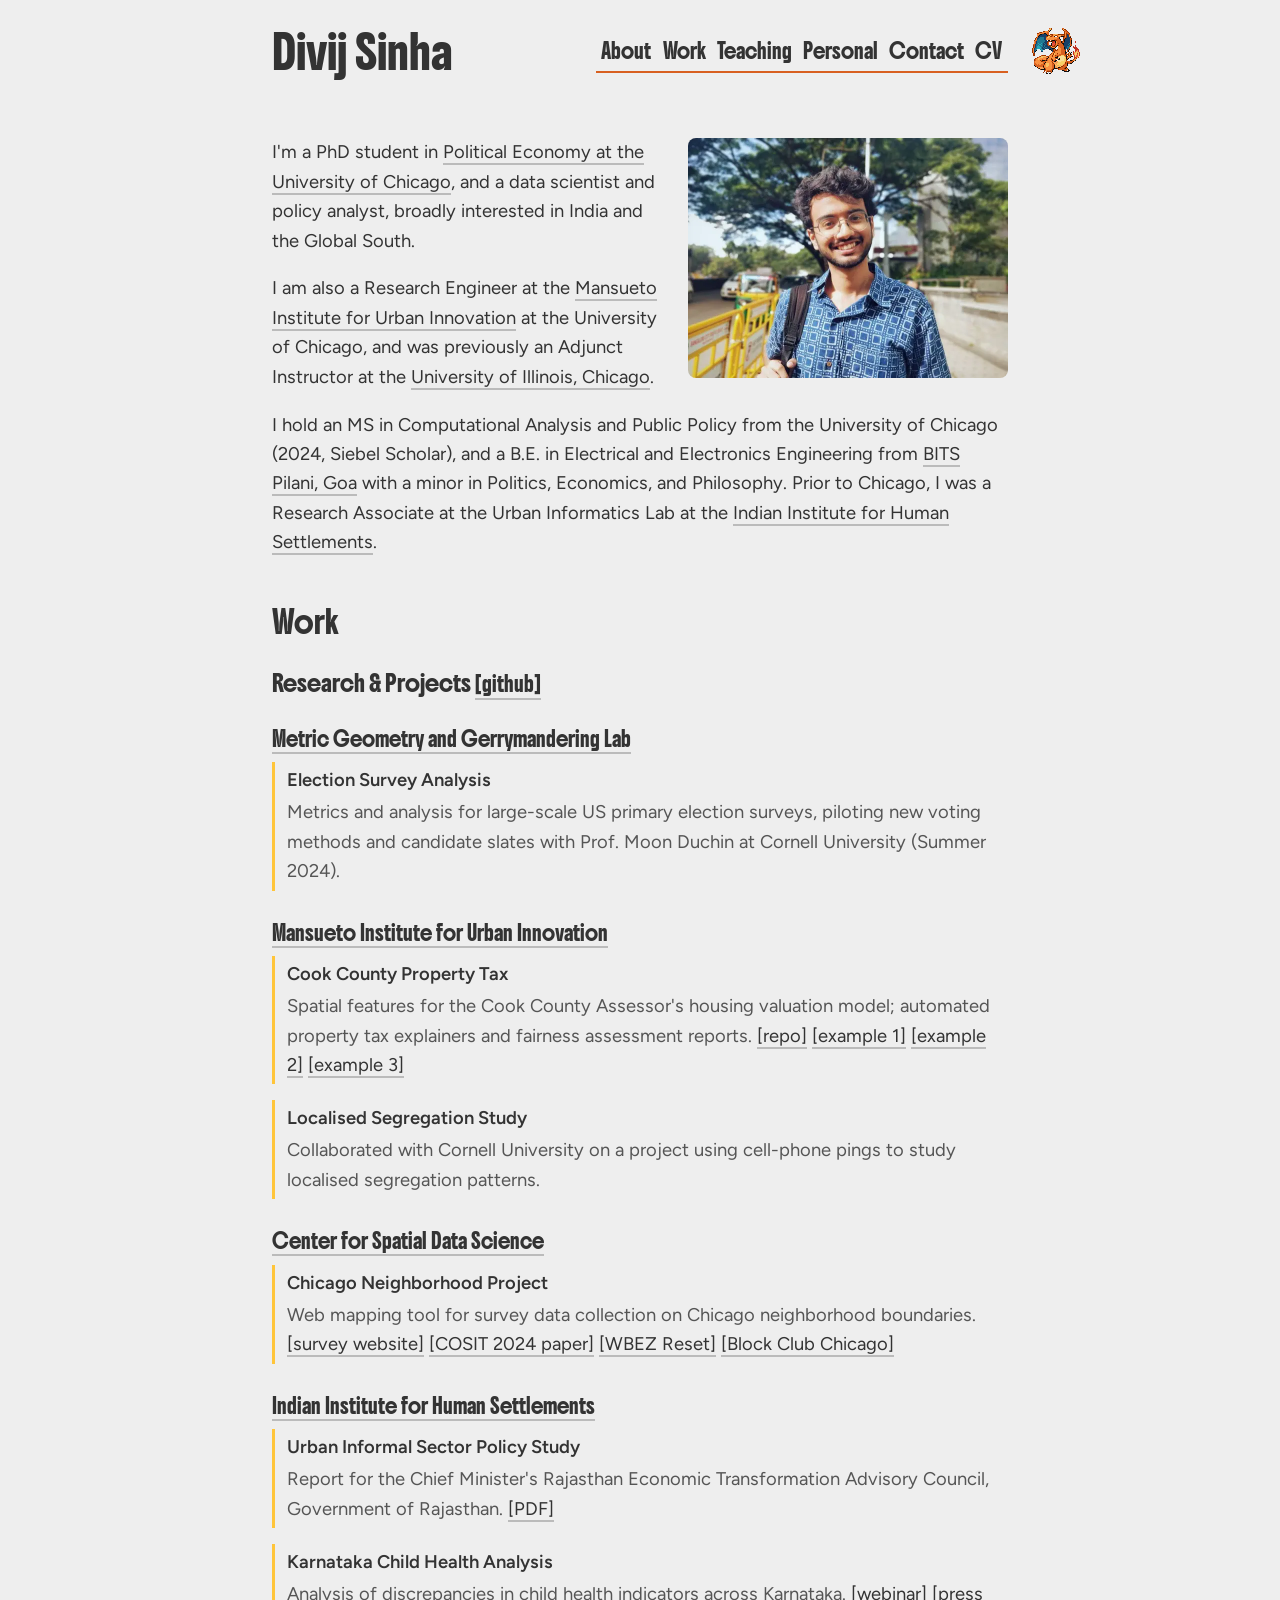
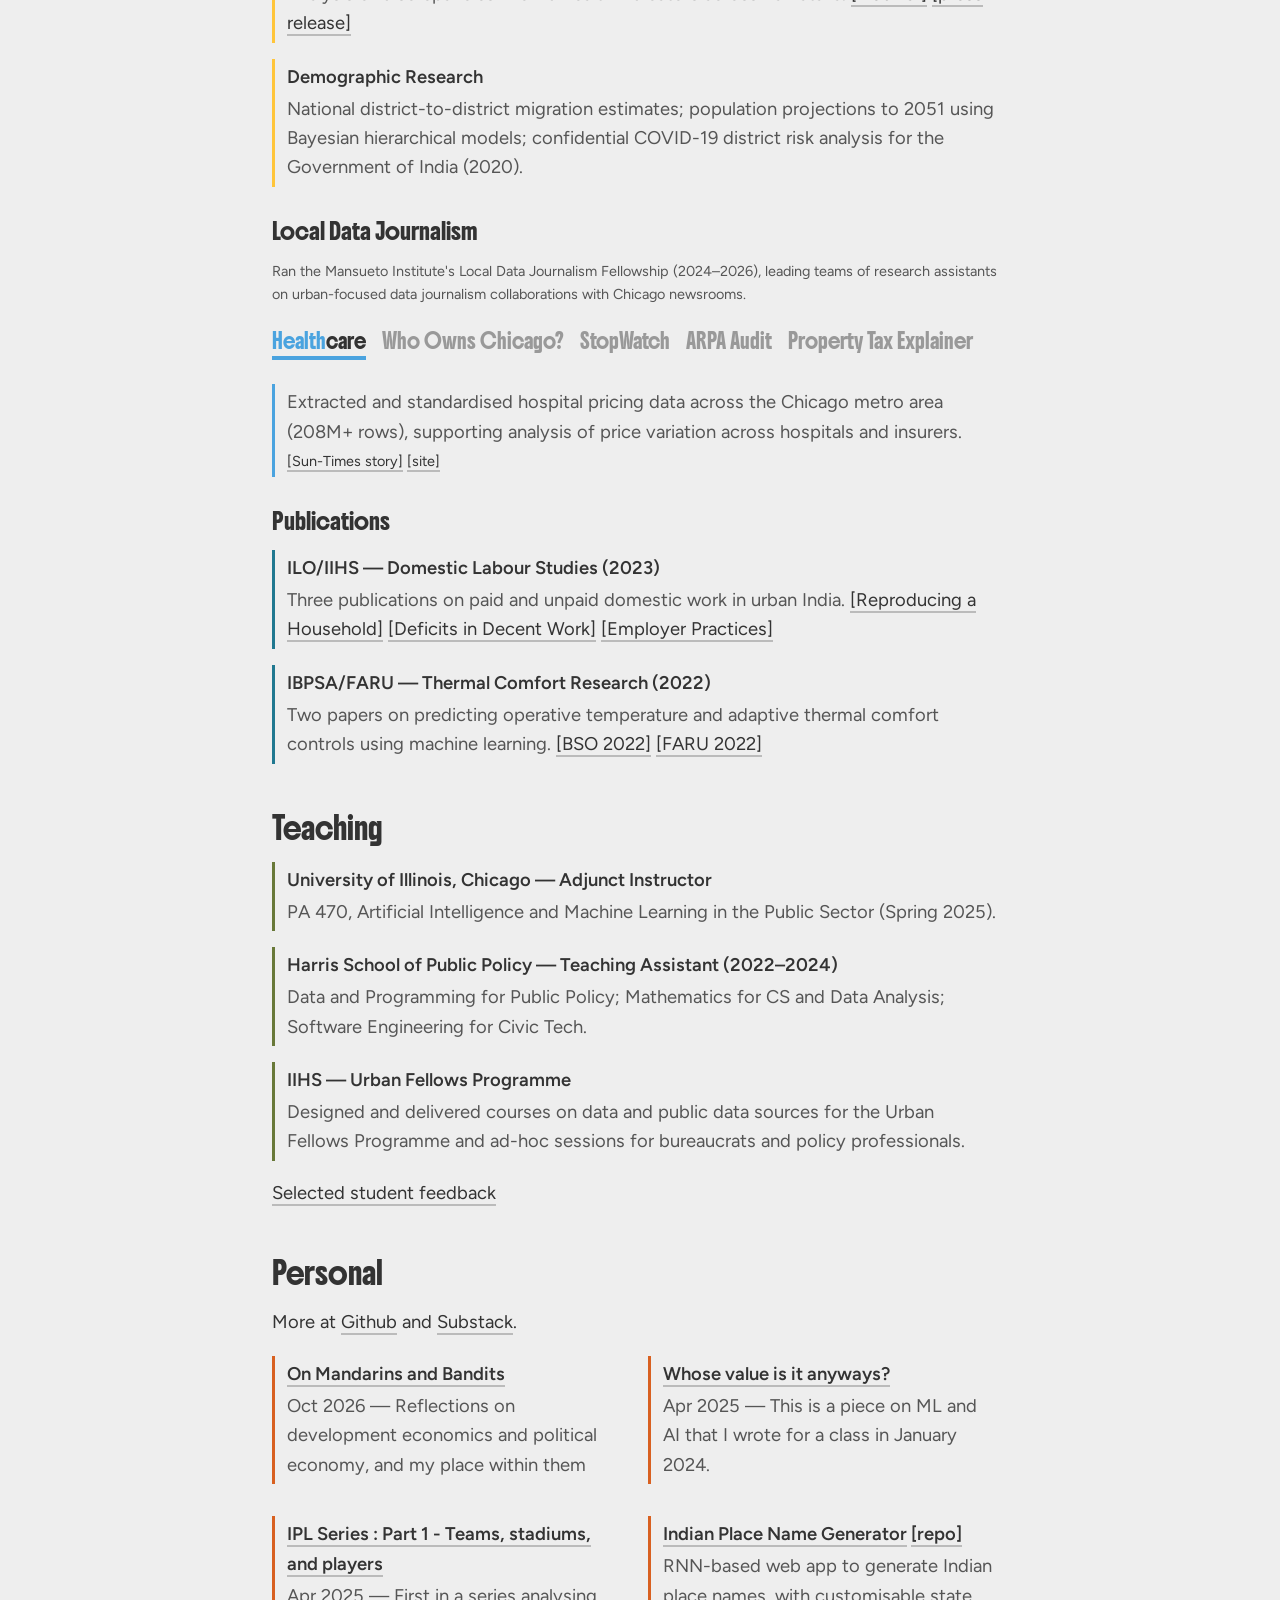
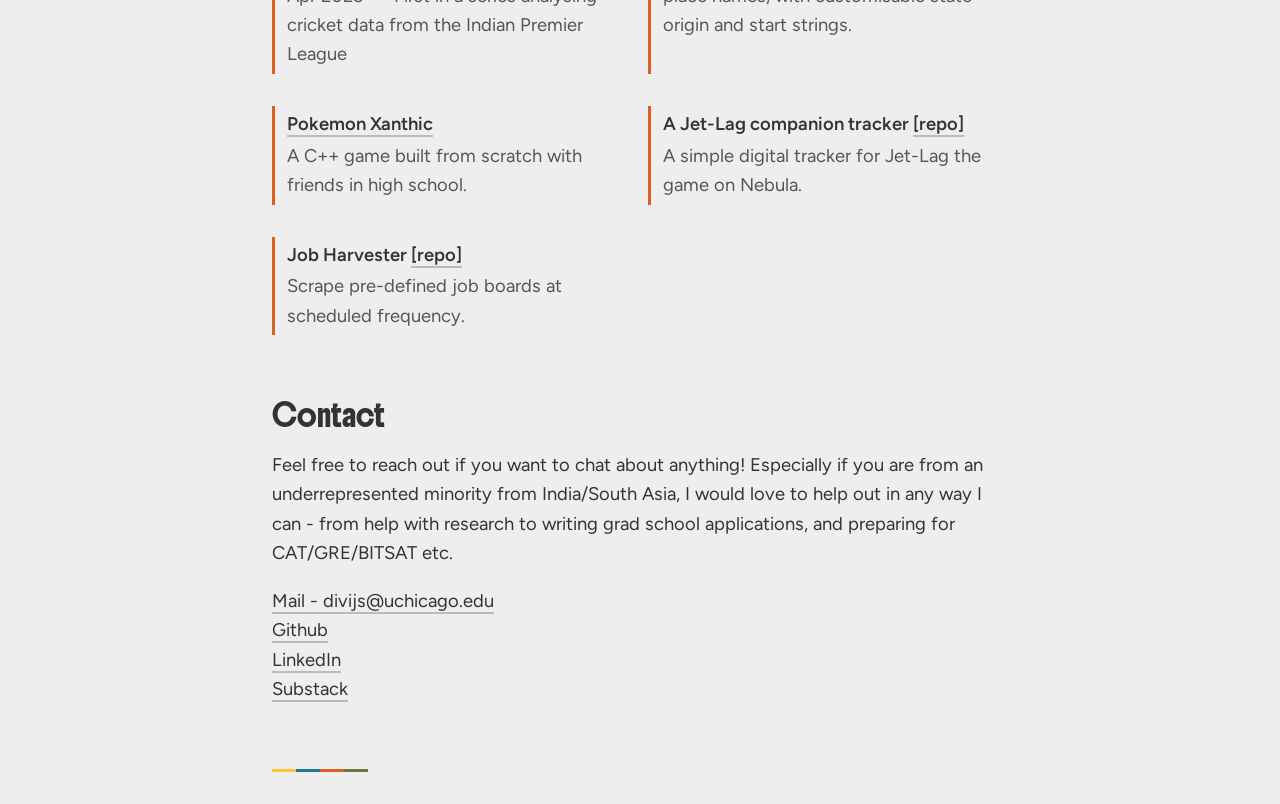
==== commit 9b34751b: "a11y: page landmarks, LDJ tab group label, reduced-motion smooth scroll - Landmarks on every page: i" ====
--- a/index.html
+++ b/index.html
@@ -473,7 +473,7 @@
   </head>
 
   <body>
-    <div class="nav">
+    <nav class="nav" aria-label="Main">
       <a class="hiddenlink" href="https://divij-sinha.github.io">
         <h1>Divij Sinha</h1>
       </a>
@@ -499,8 +499,9 @@
       <a class="nav-sprite" href="xanthic">
         <img src="static/charizard.png" alt="Pokemon Xanthic" />
       </a>
-    </div>
-
+    </nav>
+
+    <main>
     <!--
     <p class="lede">
       I study elections in India, and build public data tools for Chicago.
@@ -664,7 +665,10 @@
       (2024&ndash;2026), leading teams of research assistants on urban-focused
       data journalism collaborations with Chicago newsrooms.
     </p>
-    <!-- Radios drive the tabs; the first is checked so a panel shows by default. -->
+    <!-- Radios drive the tabs; the first is checked so a panel shows by default.
+         The group wrapper names them for screen readers; radios, wall and
+         panels must stay siblings for the :checked ~ selectors. -->
+    <div role="group" aria-labelledby="journalism">
     <input class="tab-radio" type="radio" name="jtab" id="tab-health" checked />
     <input class="tab-radio" type="radio" name="jtab" id="tab-woc" />
     <input class="tab-radio" type="radio" name="jtab" id="tab-stopwatch" />
@@ -763,6 +767,7 @@
           </p>
         </div>
       </div>
+    </div>
     </div>
 
     <h3 id="publications">Publications</h3>
@@ -932,6 +937,7 @@
         >Substack</a
       ><br />
     </p>
+    </main>
     <nav class="colophon-nav" aria-label="Section legend">
       <a
         class="colophon-band"
--- a/style.css
+++ b/style.css
@@ -16,8 +16,10 @@
   font-display: swap;
 }
 
-html {
-  scroll-behavior: smooth;
+@media (prefers-reduced-motion: no-preference) {
+  html {
+    scroll-behavior: smooth;
+  }
 }
 
 body {
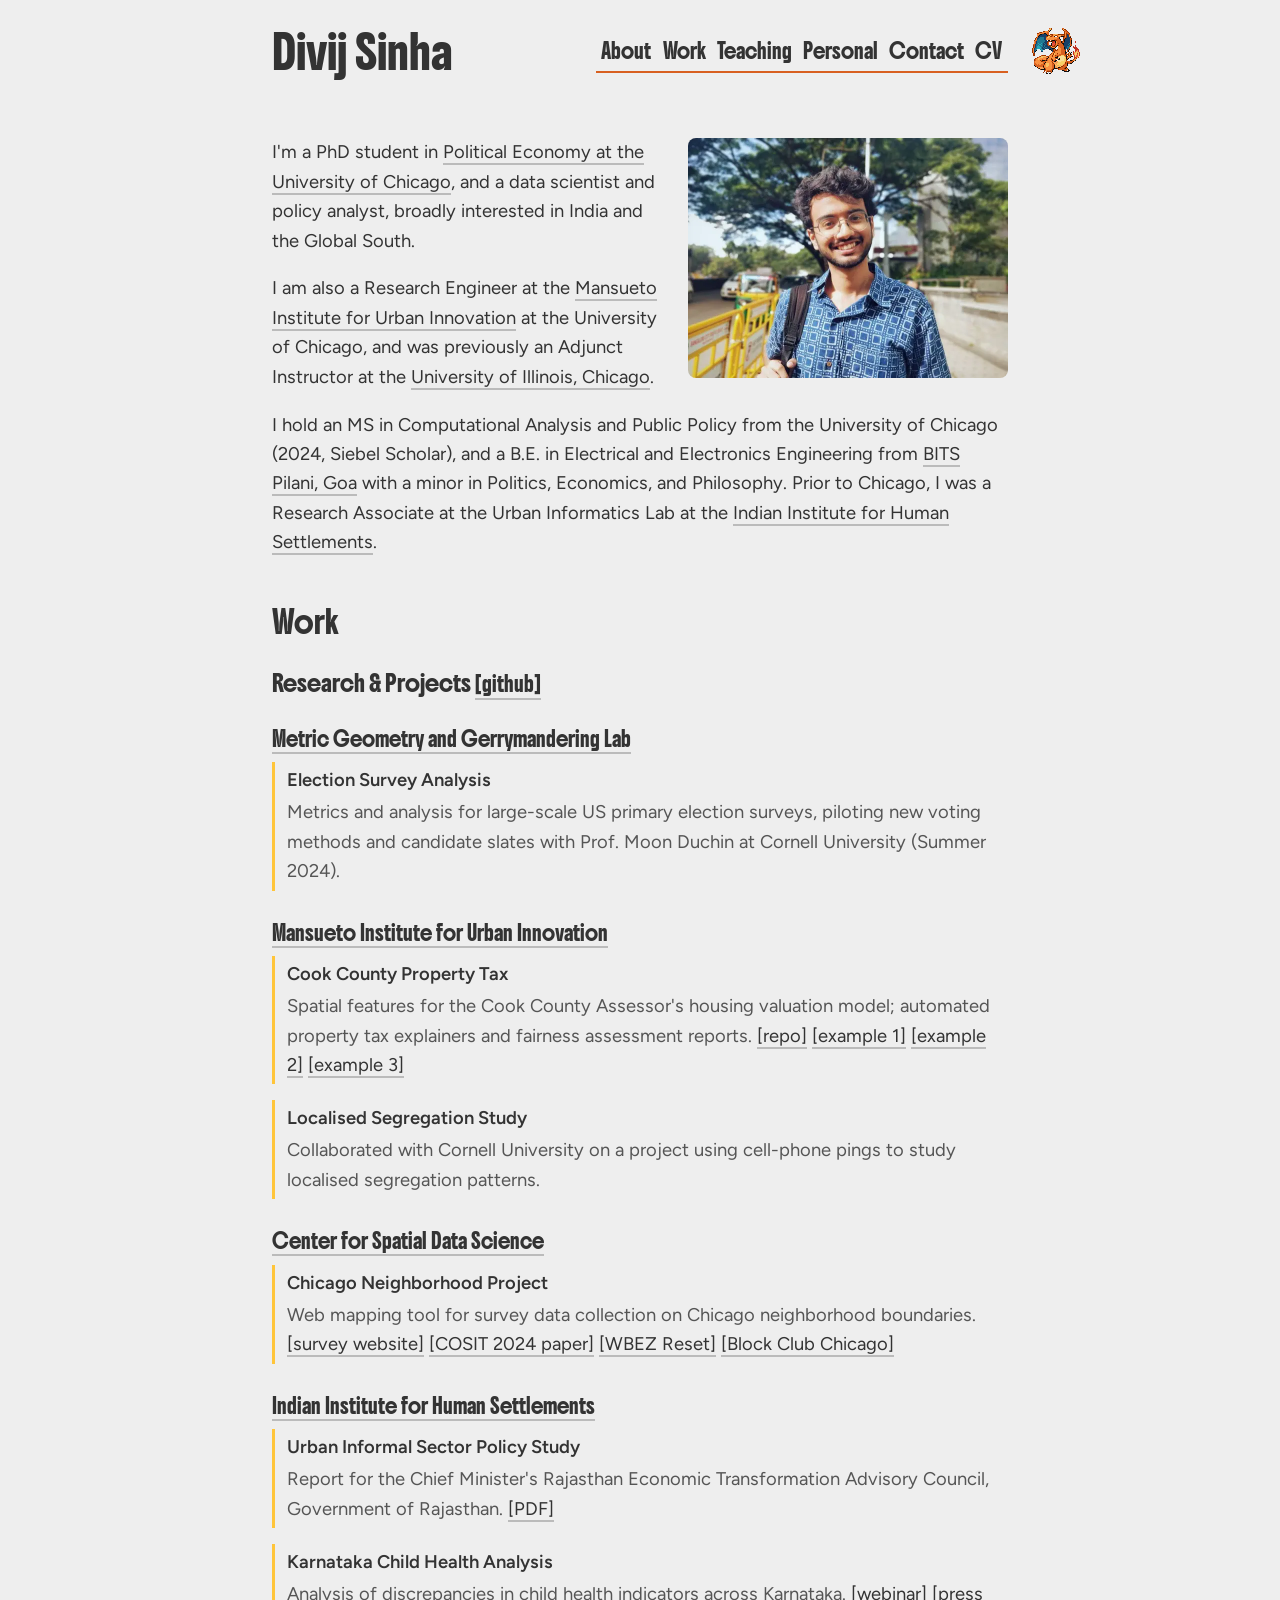
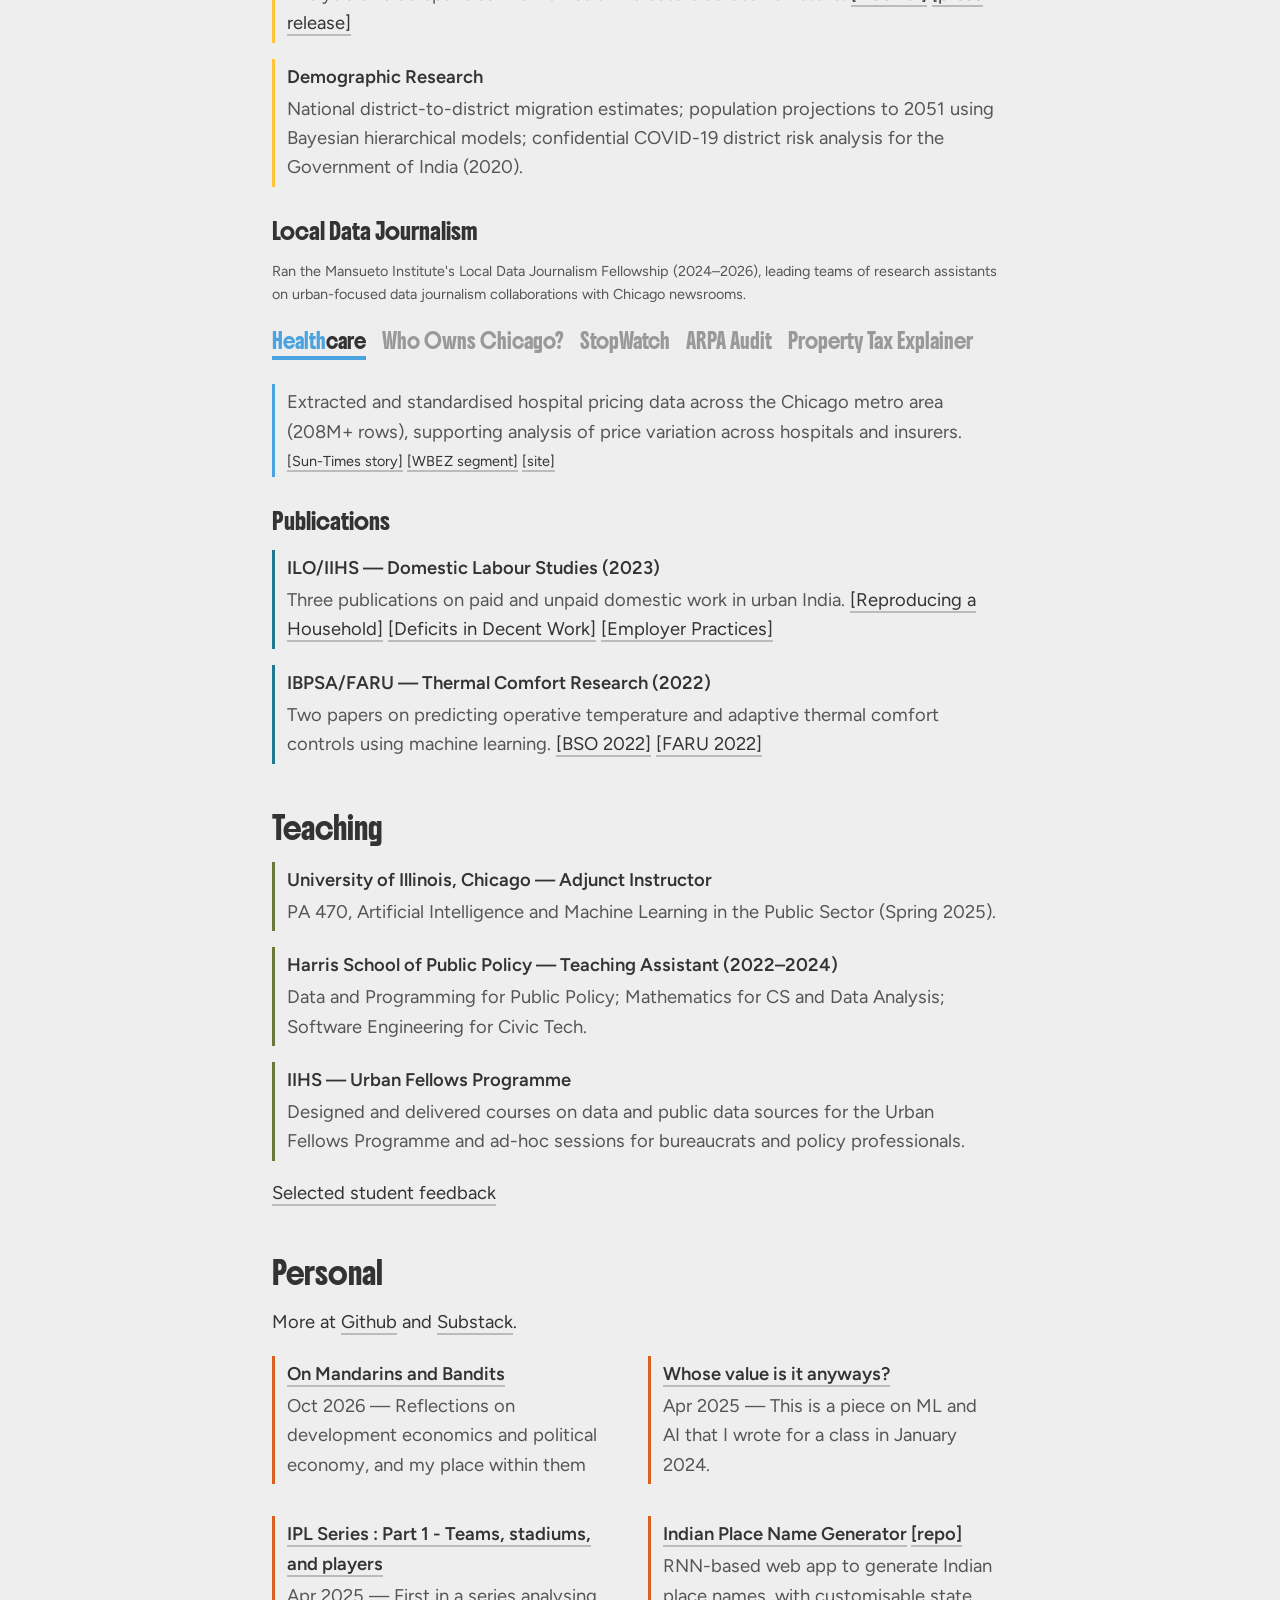
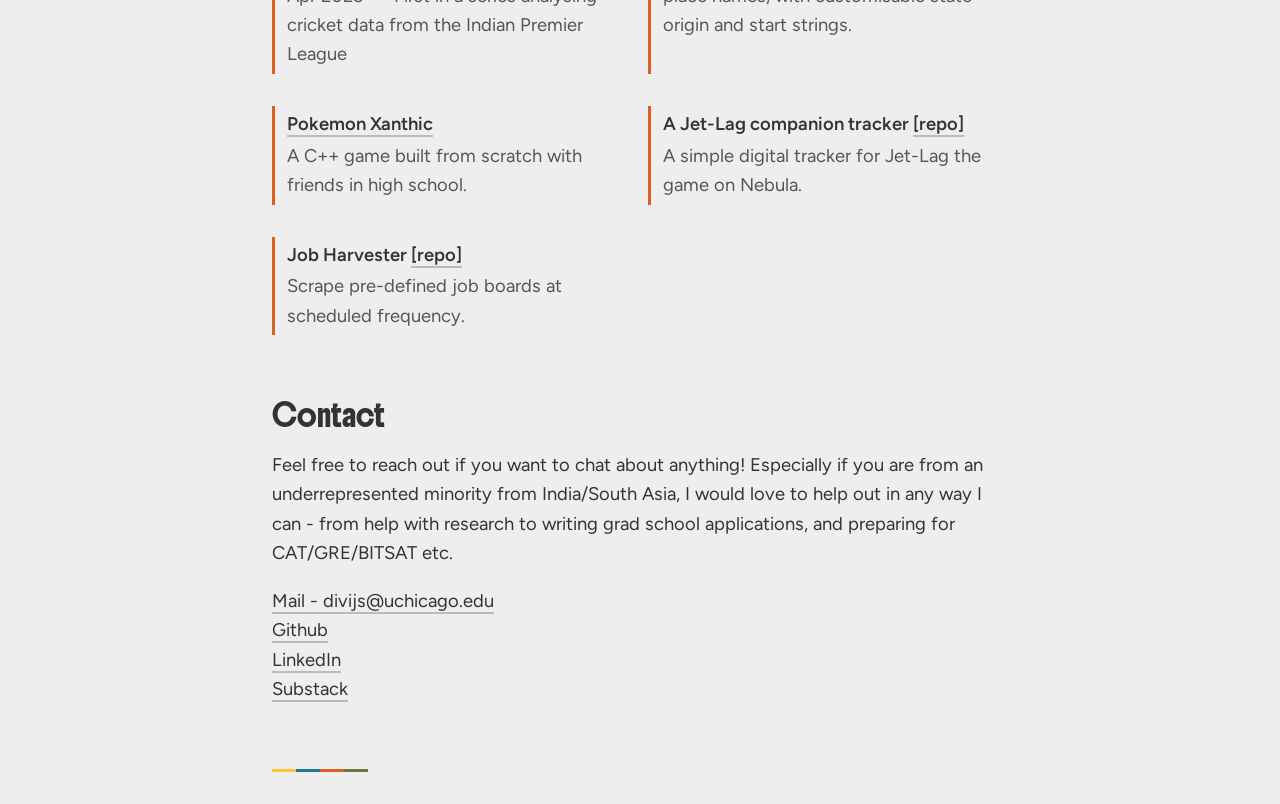
==== commit f6241d09: "index: LDJ story links — WBEZ for Healthcare and Who Owns Chicago, Illinois Answers TIF story under " ====
--- a/index.html
+++ b/index.html
@@ -706,6 +706,10 @@
               href="https://chicago.suntimes.com/the-watchdogs/2026/06/19/hospital-billing-transparency-federal-law-failed-consumer-health7"
               >[Sun-Times story]</a
             >
+            <a
+              href="https://www.wbez.org/in-the-loop-with-sasha-ann-simons/2026/06/23/why-a-law-meant-to-help-you-understand-your-healthcare-bills-is-failing"
+              >[WBEZ segment]</a
+            >
             <a href="https://healthcare.miurban-dashboards.org/">[site]</a>
           </p>
         </div>
@@ -721,6 +725,10 @@
             <a
               href="https://chicago.suntimes.com/the-watchdogs/2025/09/05/chicago-landlords-renters-property-management-llc"
               >[Sun-Times story]</a
+            >
+            <a
+              href="https://www.wbez.org/housing/2025/09/05/chicago-landlords-renters-property-management-llc"
+              >[WBEZ story]</a
             >
             <a href="https://whoownschi.miurban-dashboards.org/">[site]</a>
           </p>
@@ -763,6 +771,10 @@
             years.
           </div>
           <p class="meta">
+            <a
+              href="https://illinoisanswers.org/2026/10/01/tifs-tax-increment-financing-are-pushing-up-property-taxes-chicago-cook-county/"
+              >[Illinois Answers story]</a
+            >
             <a href="https://ptaxexplainer.miurban-dashboards.org">[site]</a>
           </p>
         </div>
